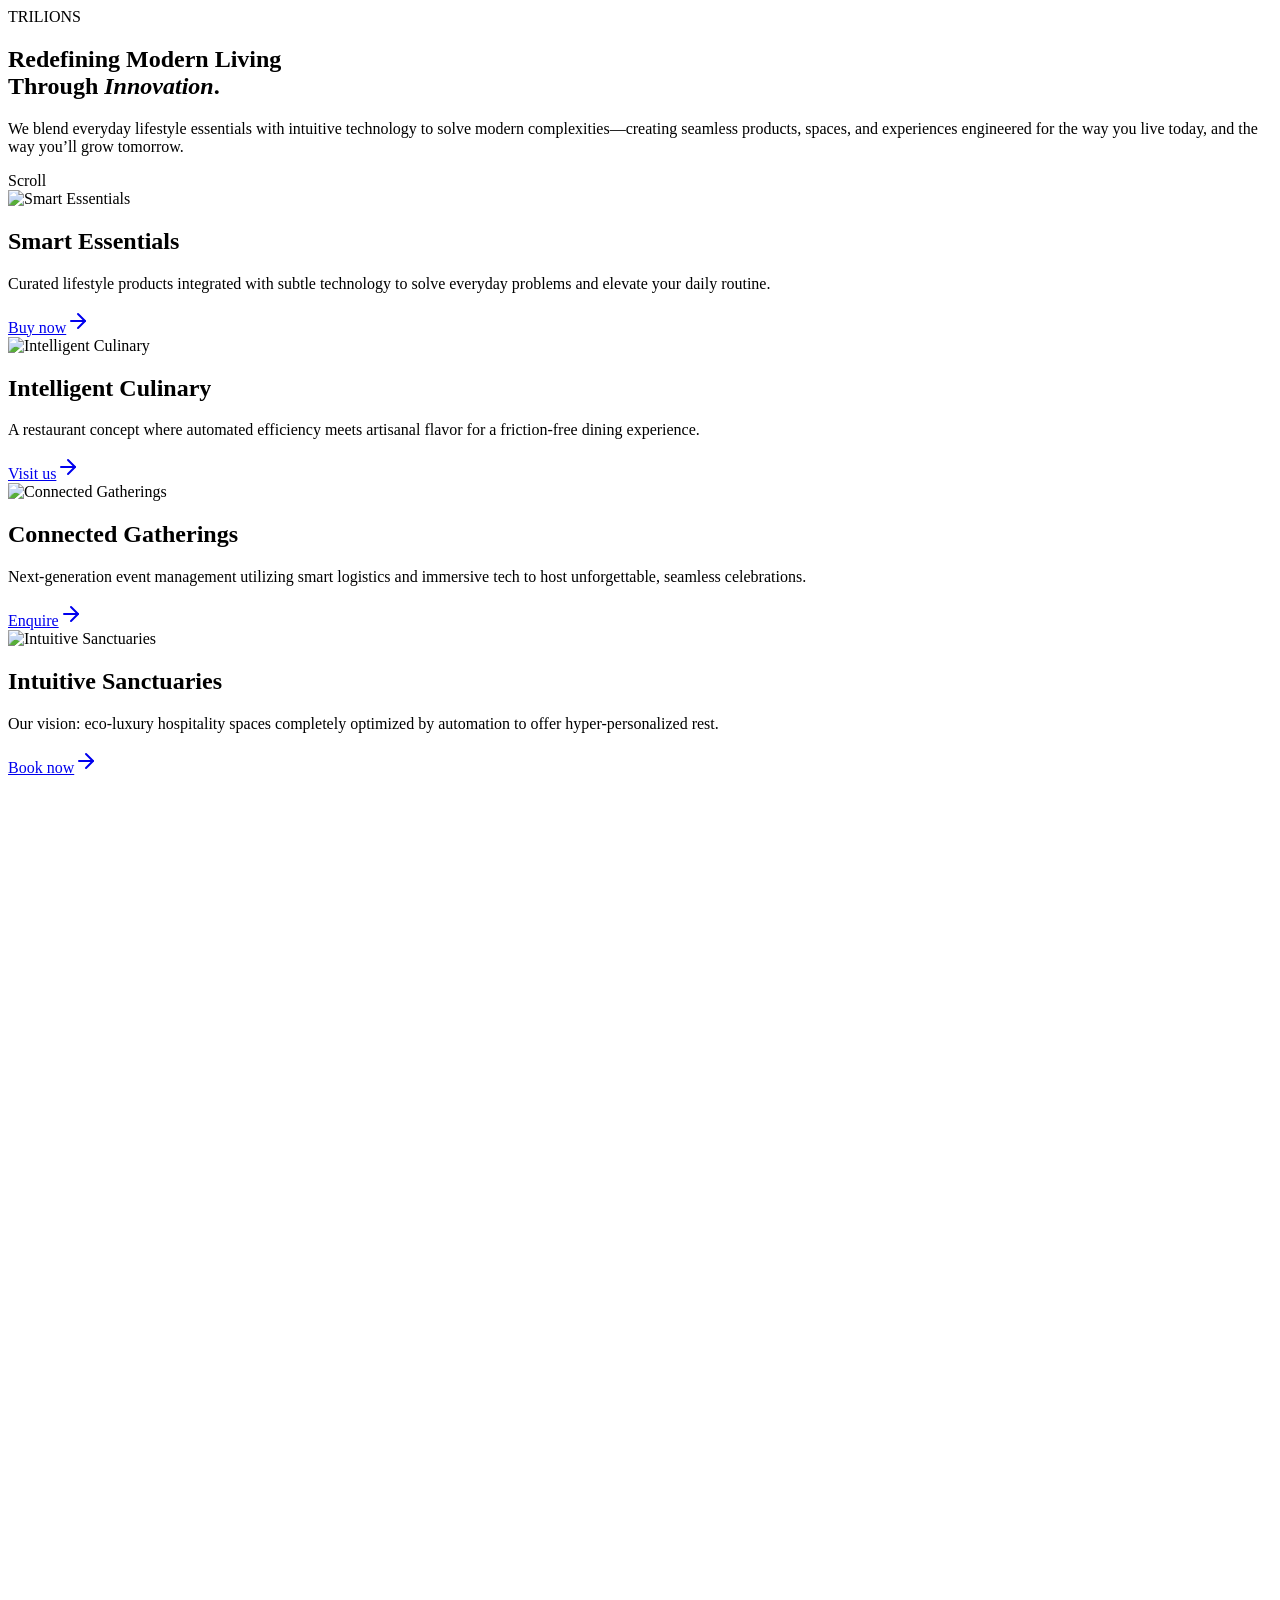
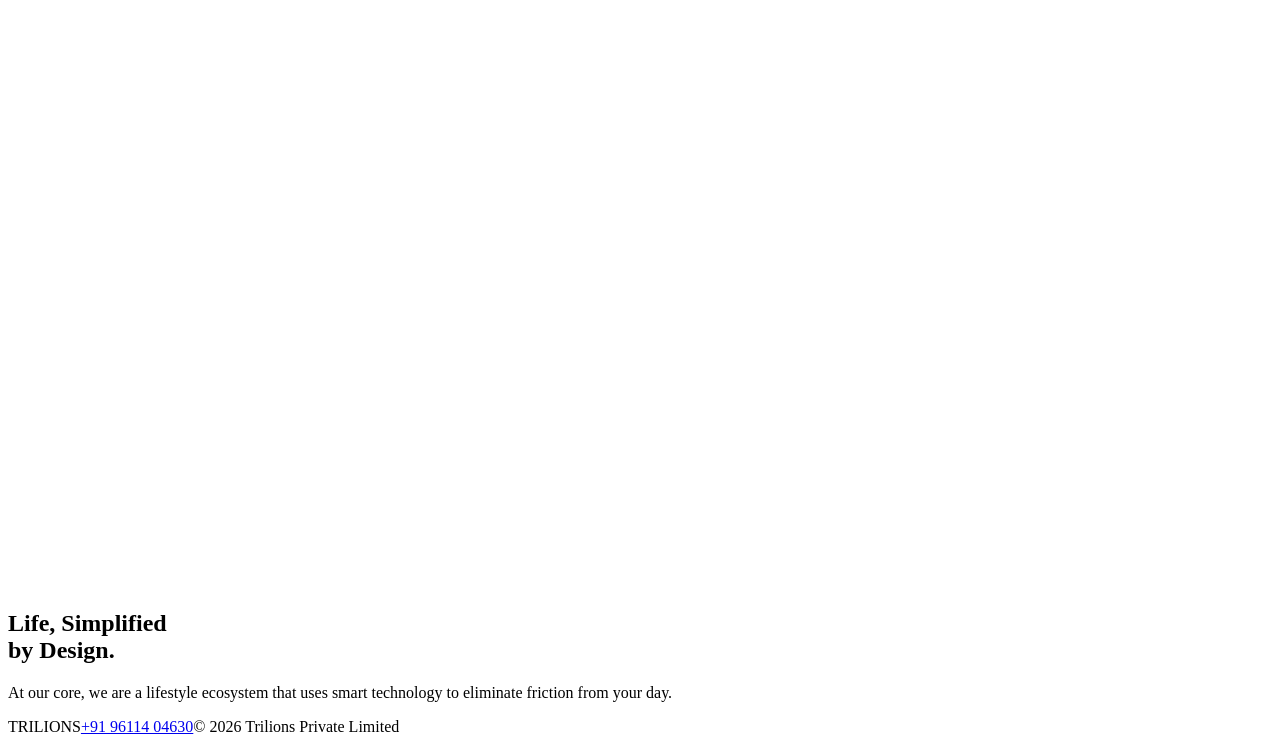
==== index.html @ 76a7f271 "first" ====
<!DOCTYPE html>
<!-- saved from url=(0014)about:internet -->
<html lang="en"><head><meta http-equiv="Content-Type" content="text/html; charset=UTF-8"><meta name="viewport" content="width=device-width, initial-scale=1"><link rel="stylesheet" href="./Trilions Private Limited_files/styles-tnUlxWNI.css" data-precedence="default"><link rel="stylesheet" href="./Trilions Private Limited_files/css2" data-precedence="default"><title>Trilions Private Limited</title><meta name="author" content="Lovable"><meta name="twitter:site" content="@Lovable"><meta name="twitter:title" content="Trilions Private Limited"><meta name="twitter:description" content="Trilions Private Limited is a lifestyle group of four houses: Aurèle cashmere, Maison Sévère, The Bureau of Occasions and Sereno Cala."><meta property="og:image" content="https://pub-bb2e103a32db4e198524a2e9ed8f35b4.r2.dev/b5b453e4486d8af49cebda07381cb50c/id-preview-ab40e685--cfa110b4-a010-4d98-a189-34af9071dcd1.lovable.app-1786122466199.png"><meta name="twitter:image" content="https://pub-bb2e103a32db4e198524a2e9ed8f35b4.r2.dev/b5b453e4486d8af49cebda07381cb50c/id-preview-ab40e685--cfa110b4-a010-4d98-a189-34af9071dcd1.lovable.app-1786122466199.png"><meta name="description" content="Trilions Private Limited is a lifestyle group of four houses: Aurèle cashmere, Maison Sévère, The Bureau of Occasions and Sereno Cala."><meta property="og:title" content="Trilions Private Limited"><meta property="og:description" content="Trilions Private Limited is a lifestyle group of four houses: Aurèle cashmere, Maison Sévère, The Bureau of Occasions and Sereno Cala."><meta property="og:type" content="website"><meta name="twitter:card" content="summary_large_image"><link rel="modulepreload" href="./Trilions Private Limited_files/index-BWLwD7Dg.js"><link rel="modulepreload" href="./Trilions Private Limited_files/routes-CzJ0lI3Z.js"><link rel="preconnect" href="https://fonts.googleapis.com/"><link rel="preconnect" href="https://fonts.gstatic.com/" crossorigin="anonymous"><link rel="icon" href="" type="image/x-icon">
<style>
	@font-face {
		font-family: 'CameraPlainVariable';
		src: url('https://cdn.gpteng.co/mcp-widgets/v1/fonts/CameraPlainVariable.woff2') format('woff2');
		font-weight: 100 900;
		font-style: normal;
		font-display: swap;
	}

	#lovable-badge {
		--badge-bg: #1b1b1b;
		--badge-text: #c5c1b9;
		--badge-text-hover: #dcdad5;
		--badge-radius: 6px;
		--badge-padding: 8px;
		--badge-gap: 6px;
		--badge-shadow: 
			0 0 0 1px rgba(0, 0, 0, 0.88),
			0 1px 0 0 rgba(0, 0, 0, 0.04),
			0 2px 2px -1px rgba(0, 0, 0, 0.08),
			0 4px 4px -2px rgba(0, 0, 0, 0.08),
			0 8px 8px -4px rgba(0, 0, 0, 0.08),
			0 16px 16px -8px rgba(0, 0, 0, 0.08);
		--badge-transition-duration: 0.2s;
		--badge-transition-easing: cubic-bezier(0.16, 1, 0.32, 1);
		--focus-color: #575ECF;
		--focus-offset: 2px;
		--focus-width: 2px;
		
		position: fixed;
		bottom: 12px;
		right: 12px;
		height: 24px;
		display: flex;
		align-items: center;
		z-index: 1000000;
		background-color: var(--badge-bg) !important;
		color: var(--badge-text) !important;
		border-radius: var(--badge-radius);
		box-shadow: var(--badge-shadow) !important;
		font-size: 12px;
		font-family: CameraPlainVariable, "CameraPlainVariable Fallback", -apple-system, BlinkMacSystemFont, 'Segoe UI', Roboto, sans-serif;
		font-weight: 400 !important;
		text-transform: none !important;
		font-feature-settings: normal !important;
		transform: translateZ(0);
		will-change: transform, opacity;
	}

	#lovable-badge-cta {
		display: flex;
		align-items: center;
		gap: var(--badge-gap);
		padding: 0 var(--badge-padding);
		height: 100%;
		color: inherit;
		text-decoration: none;
		white-space: nowrap;
		border-radius: var(--badge-radius) 0 0 var(--badge-radius);
		transition: 
			background-color var(--badge-transition-duration) ease,
			color var(--badge-transition-duration) ease,
			transform 0.1s ease;
	}

	#lovable-badge-cta:hover {
		background: rgba(255, 255, 255, 0.04);
		color: var(--badge-text-hover);
	}

	#lovable-badge-cta:active {
		transform: scale(0.98);
	}

	#lovable-badge-cta:focus {
		outline: none;
	}

	#lovable-badge-cta:focus-visible {
		outline: var(--focus-width) solid var(--focus-color);
		outline-offset: var(--focus-offset);
		z-index: 1;
	}

	#lovable-badge-text {
		line-height: 1;
	}

	#lovable-badge-divider {
		width: 1px;
		height: 24px;
		background-color: rgba(255, 255, 255, 0.04);
		flex-shrink: 0;
	}

	#lovable-badge-close {
		width: 24px;
		height: 24px;
		min-width: 24px;
		min-height: 24px;
		cursor: pointer;
		background: none;
		border: none;
		padding: 0;
		display: flex;
		align-items: center;
		justify-content: center;
		border-radius: 0 var(--badge-radius) var(--badge-radius) 0;
		flex-shrink: 0;
		transition: 
			background-color var(--badge-transition-duration) ease,
			transform 0.1s ease;
	}

	#lovable-badge-close:hover {
		background: rgba(255, 255, 255, 0.04);
	}

	#lovable-badge-close:active {
		transform: scale(0.92);
	}

	#lovable-badge-close:focus {
		outline: none;
	}

	#lovable-badge-close:focus-visible {
		outline: var(--focus-width) solid var(--focus-color);
		outline-offset: calc(var(--focus-offset) * -1);
		z-index: 1;
	}

	#lovable-badge-close svg path {
		fill: var(--badge-text);
		transition: fill var(--badge-transition-duration) ease;
	}

	#lovable-badge-close:hover svg path {
		fill: var(--badge-text-hover);
	}

	@media (prefers-reduced-motion: reduce) {
		#lovable-badge-cta,
		#lovable-badge-close,
		#lovable-badge-close svg path {
			transition: none;
		}
		
		#lovable-badge-cta:active,
		#lovable-badge-close:active {
			transform: none;
		}
	}

	@media (prefers-contrast: high) {
		#lovable-badge {
			--badge-bg: #000;
			--badge-text: #fff;
			--badge-text-hover: #fff;
			border: 2px solid currentColor;
		}
		
		#lovable-badge-cta:focus-visible,
		#lovable-badge-close:focus-visible {
			outline-width: 3px;
		}
	}
</style></head><body><!--$--><main class="bg-background"><header class="fixed inset-x-0 top-0 z-50 flex items-center justify-between px-8 py-6 md:px-16"><span class="font-display text-lg tracking-[0.3em] text-sand mix-blend-difference">TRILIONS</span><nav class="hidden gap-10 md:flex"></nav></header><section class="relative flex min-h-screen flex-col justify-between bg-ink px-8 pt-40 pb-16 md:px-16"><div class="max-w-4xl"><h1 class="font-display text-[3.25rem] leading-[0.92] text-sand md:text-[7.5rem]">Redefining Modern Living<br>Through <em class="text-clay">Innovation</em>.</h1></div><div class="flex flex-col gap-10 md:flex-row md:items-end md:justify-between"><p class="max-w-sm text-sm leading-relaxed font-light text-sand/70">We blend everyday lifestyle essentials with intuitive technology to solve modern complexities—creating seamless products, spaces, and experiences engineered for the way you live today, and the way you’ll grow tomorrow.</p><div class="rule-hair hidden flex-1 md:block"></div><span class="label-eyebrow text-sand/50">Scroll</span></div></section><div id="houses"><section aria-label="The houses of the group" style="height:400vh" class="relative bg-ink"><div class="sticky top-0 h-screen overflow-hidden"><div class="flex h-full will-change-transform" style="width:400%;transform:translate3d(-0vw, 0, 0)"><article class="relative flex h-full w-screen shrink-0 items-end overflow-hidden"><img src="./Trilions Private Limited_files/retail-BfTmrML4.jpg" alt="Smart Essentials" width="1600" height="1200" loading="lazy" class="absolute inset-0 h-full w-full object-cover"><div class="absolute inset-0 bg-gradient-to-t from-ink/90 via-ink/40 to-ink/15"></div><div class="relative z-10 w-full px-8 pb-20 md:px-16 md:pb-24"><div class="flex flex-col gap-10 md:flex-row md:items-end md:justify-between"><div class="max-w-xl"><h2 class="font-display text-5xl leading-[0.95] text-sand md:text-7xl">Smart Essentials</h2><p class="mt-6 max-w-md text-sm leading-relaxed font-light text-sand/75">Curated lifestyle products integrated with subtle technology to solve everyday problems and elevate your daily routine.</p></div><a href="#" class="group label-eyebrow inline-flex items-center gap-2 border-b border-bronze pb-2 text-bronze transition-colors hover:text-sand hover:border-sand">Buy now<svg xmlns="http://www.w3.org/2000/svg" width="24" height="24" viewBox="0 0 24 24" fill="none" stroke="currentColor" stroke-width="2" stroke-linecap="round" stroke-linejoin="round" class="lucide lucide-arrow-right h-4 w-4 transition-transform group-hover:translate-x-1" aria-hidden="true"><path d="M5 12h14"></path><path d="m12 5 7 7-7 7"></path></svg></a></div></div></article><article class="relative flex h-full w-screen shrink-0 items-end overflow-hidden"><img src="./Trilions Private Limited_files/restaurant-CJnm0vdz.jpg" alt="Intelligent Culinary" width="1600" height="1200" loading="lazy" class="absolute inset-0 h-full w-full object-cover"><div class="absolute inset-0 bg-gradient-to-t from-ink/90 via-ink/40 to-ink/15"></div><div class="relative z-10 w-full px-8 pb-20 md:px-16 md:pb-24"><div class="flex flex-col gap-10 md:flex-row md:items-end md:justify-between"><div class="max-w-xl"><h2 class="font-display text-5xl leading-[0.95] text-sand md:text-7xl">Intelligent Culinary</h2><p class="mt-6 max-w-md text-sm leading-relaxed font-light text-sand/75">A restaurant concept where automated efficiency meets artisanal flavor for a friction-free dining experience.</p></div><a href="#" class="group label-eyebrow inline-flex items-center gap-2 border-b border-bronze pb-2 text-bronze transition-colors hover:text-sand hover:border-sand">Visit us<svg xmlns="http://www.w3.org/2000/svg" width="24" height="24" viewBox="0 0 24 24" fill="none" stroke="currentColor" stroke-width="2" stroke-linecap="round" stroke-linejoin="round" class="lucide lucide-arrow-right h-4 w-4 transition-transform group-hover:translate-x-1" aria-hidden="true"><path d="M5 12h14"></path><path d="m12 5 7 7-7 7"></path></svg></a></div></div></article><article class="relative flex h-full w-screen shrink-0 items-end overflow-hidden"><img src="./Trilions Private Limited_files/events-BN62buCe.jpg" alt="Connected Gatherings" width="1600" height="1200" loading="lazy" class="absolute inset-0 h-full w-full object-cover"><div class="absolute inset-0 bg-gradient-to-t from-ink/90 via-ink/40 to-ink/15"></div><div class="relative z-10 w-full px-8 pb-20 md:px-16 md:pb-24"><div class="flex flex-col gap-10 md:flex-row md:items-end md:justify-between"><div class="max-w-xl"><h2 class="font-display text-5xl leading-[0.95] text-sand md:text-7xl">Connected Gatherings</h2><p class="mt-6 max-w-md text-sm leading-relaxed font-light text-sand/75">Next-generation event management utilizing smart logistics and immersive tech to host unforgettable, seamless celebrations.</p></div><a href="#" class="group label-eyebrow inline-flex items-center gap-2 border-b border-bronze pb-2 text-bronze transition-colors hover:text-sand hover:border-sand">Enquire<svg xmlns="http://www.w3.org/2000/svg" width="24" height="24" viewBox="0 0 24 24" fill="none" stroke="currentColor" stroke-width="2" stroke-linecap="round" stroke-linejoin="round" class="lucide lucide-arrow-right h-4 w-4 transition-transform group-hover:translate-x-1" aria-hidden="true"><path d="M5 12h14"></path><path d="m12 5 7 7-7 7"></path></svg></a></div></div></article><article class="relative flex h-full w-screen shrink-0 items-end overflow-hidden"><img src="./Trilions Private Limited_files/resort-Cm2VywLd.jpg" alt="Intuitive Sanctuaries" width="1600" height="1200" loading="lazy" class="absolute inset-0 h-full w-full object-cover"><div class="absolute inset-0 bg-gradient-to-t from-ink/90 via-ink/40 to-ink/15"></div><div class="relative z-10 w-full px-8 pb-20 md:px-16 md:pb-24"><div class="flex flex-col gap-10 md:flex-row md:items-end md:justify-between"><div class="max-w-xl"><h2 class="font-display text-5xl leading-[0.95] text-sand md:text-7xl">Intuitive Sanctuaries</h2><p class="mt-6 max-w-md text-sm leading-relaxed font-light text-sand/75">Our vision: eco-luxury hospitality spaces completely optimized by automation to offer hyper-personalized rest.</p></div><a href="#" class="group label-eyebrow inline-flex items-center gap-2 border-b border-bronze pb-2 text-bronze transition-colors hover:text-sand hover:border-sand">Book now<svg xmlns="http://www.w3.org/2000/svg" width="24" height="24" viewBox="0 0 24 24" fill="none" stroke="currentColor" stroke-width="2" stroke-linecap="round" stroke-linejoin="round" class="lucide lucide-arrow-right h-4 w-4 transition-transform group-hover:translate-x-1" aria-hidden="true"><path d="M5 12h14"></path><path d="m12 5 7 7-7 7"></path></svg></a></div></div></article></div><div class="pointer-events-none absolute inset-x-8 bottom-8 z-20 flex items-center gap-6 md:inset-x-16"><div class="h-px flex-1 bg-sand/20"><div class="h-px bg-clay transition-none" style="width:25%"></div></div><div class="flex gap-5"></div></div></div></section></div><section class="grid gap-12 bg-background px-8 py-28 md:grid-cols-2 md:px-16"><h2 class="font-display text-4xl leading-tight text-foreground md:text-6xl">Life, Simplified<br>by Design.</h2><div class="space-y-8 md:pt-3"><p class="text-sm leading-relaxed font-light text-muted-foreground">At our core, we are a lifestyle ecosystem that uses smart technology to eliminate friction from your day.</p><div class="rule-hair"></div></div></section><footer class="flex flex-col gap-6 border-t border-border px-8 py-10 text-xs font-light text-muted-foreground md:flex-row md:items-center md:justify-between md:px-16"><span class="font-display text-base tracking-[0.3em] text-foreground">TRILIONS</span><a href="tel:+919611404630" class="transition-colors hover:text-foreground">+91 96114 04630</a><span>© <!-- -->2026<!-- --> Trilions Private Limited</span></footer></main><!--/$--><script src="./Trilions Private Limited_files/index-BWLwD7Dg.js"></script>

</body></html>
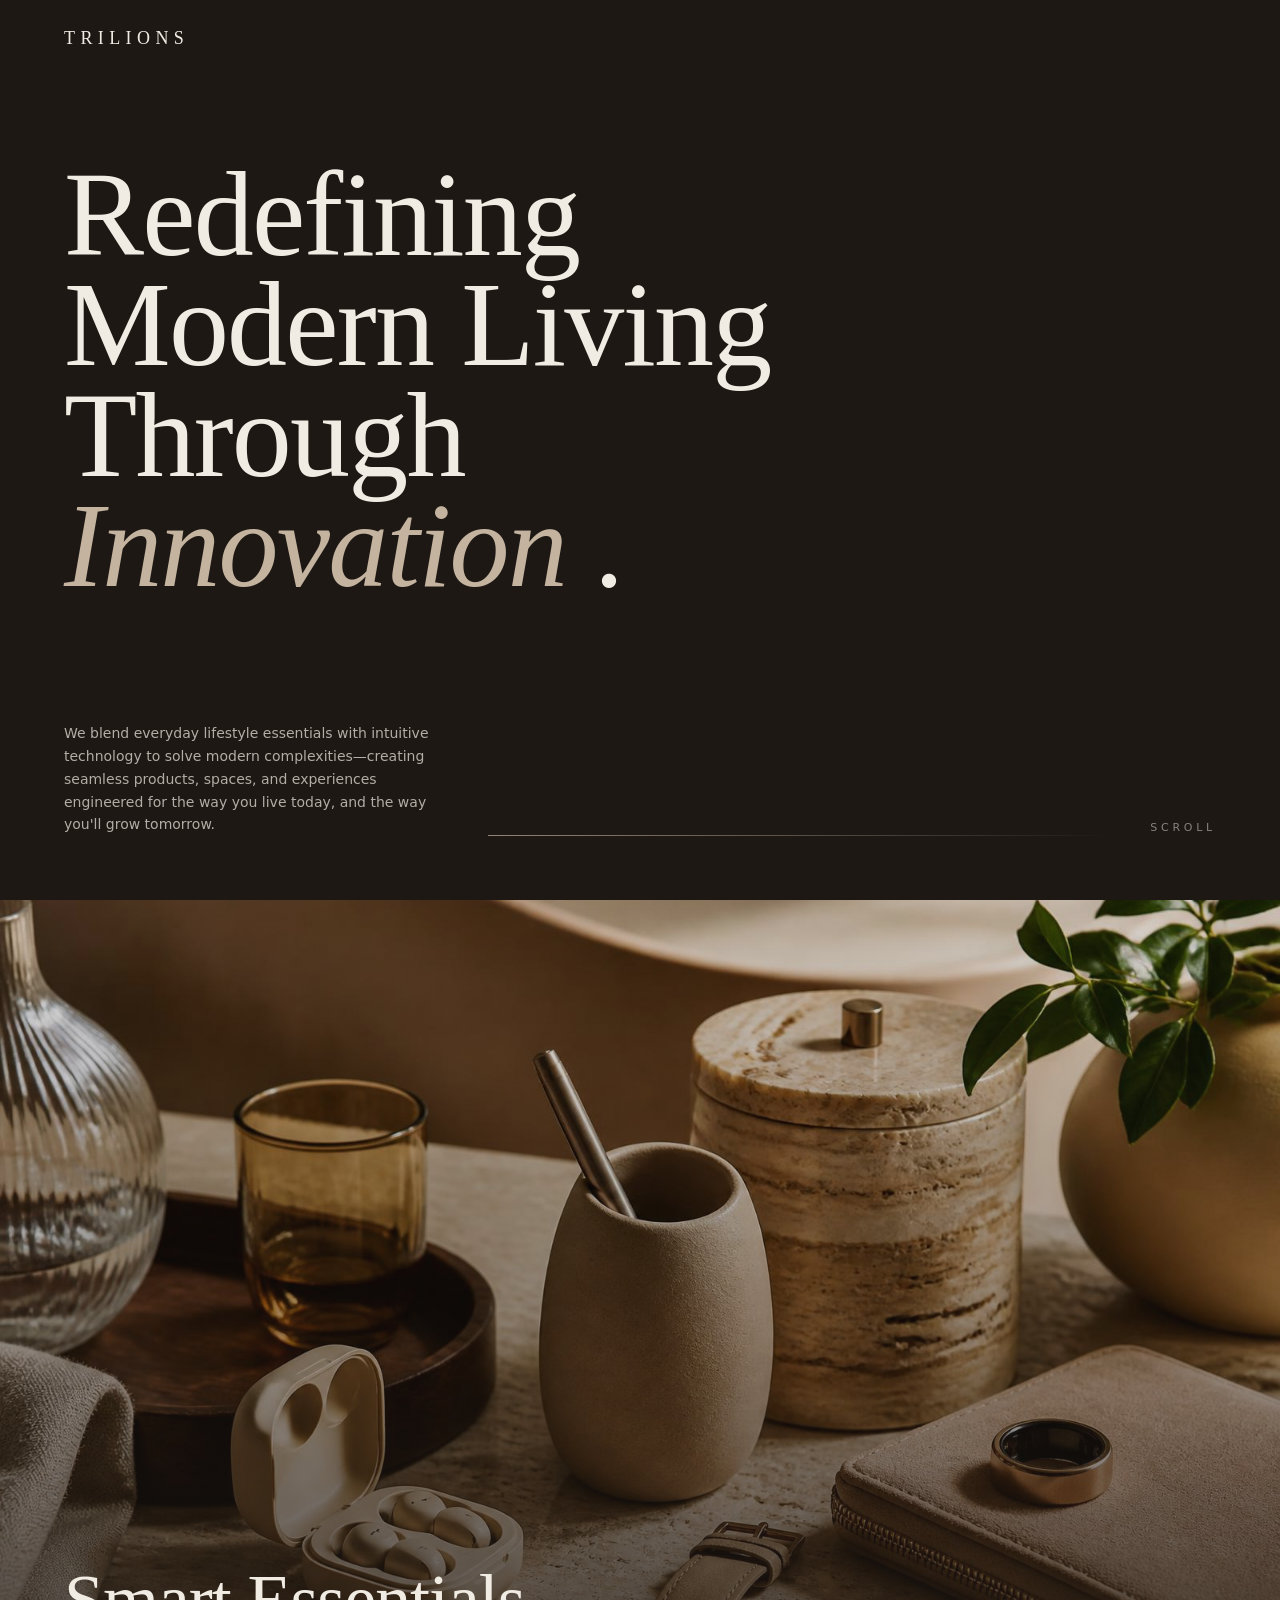
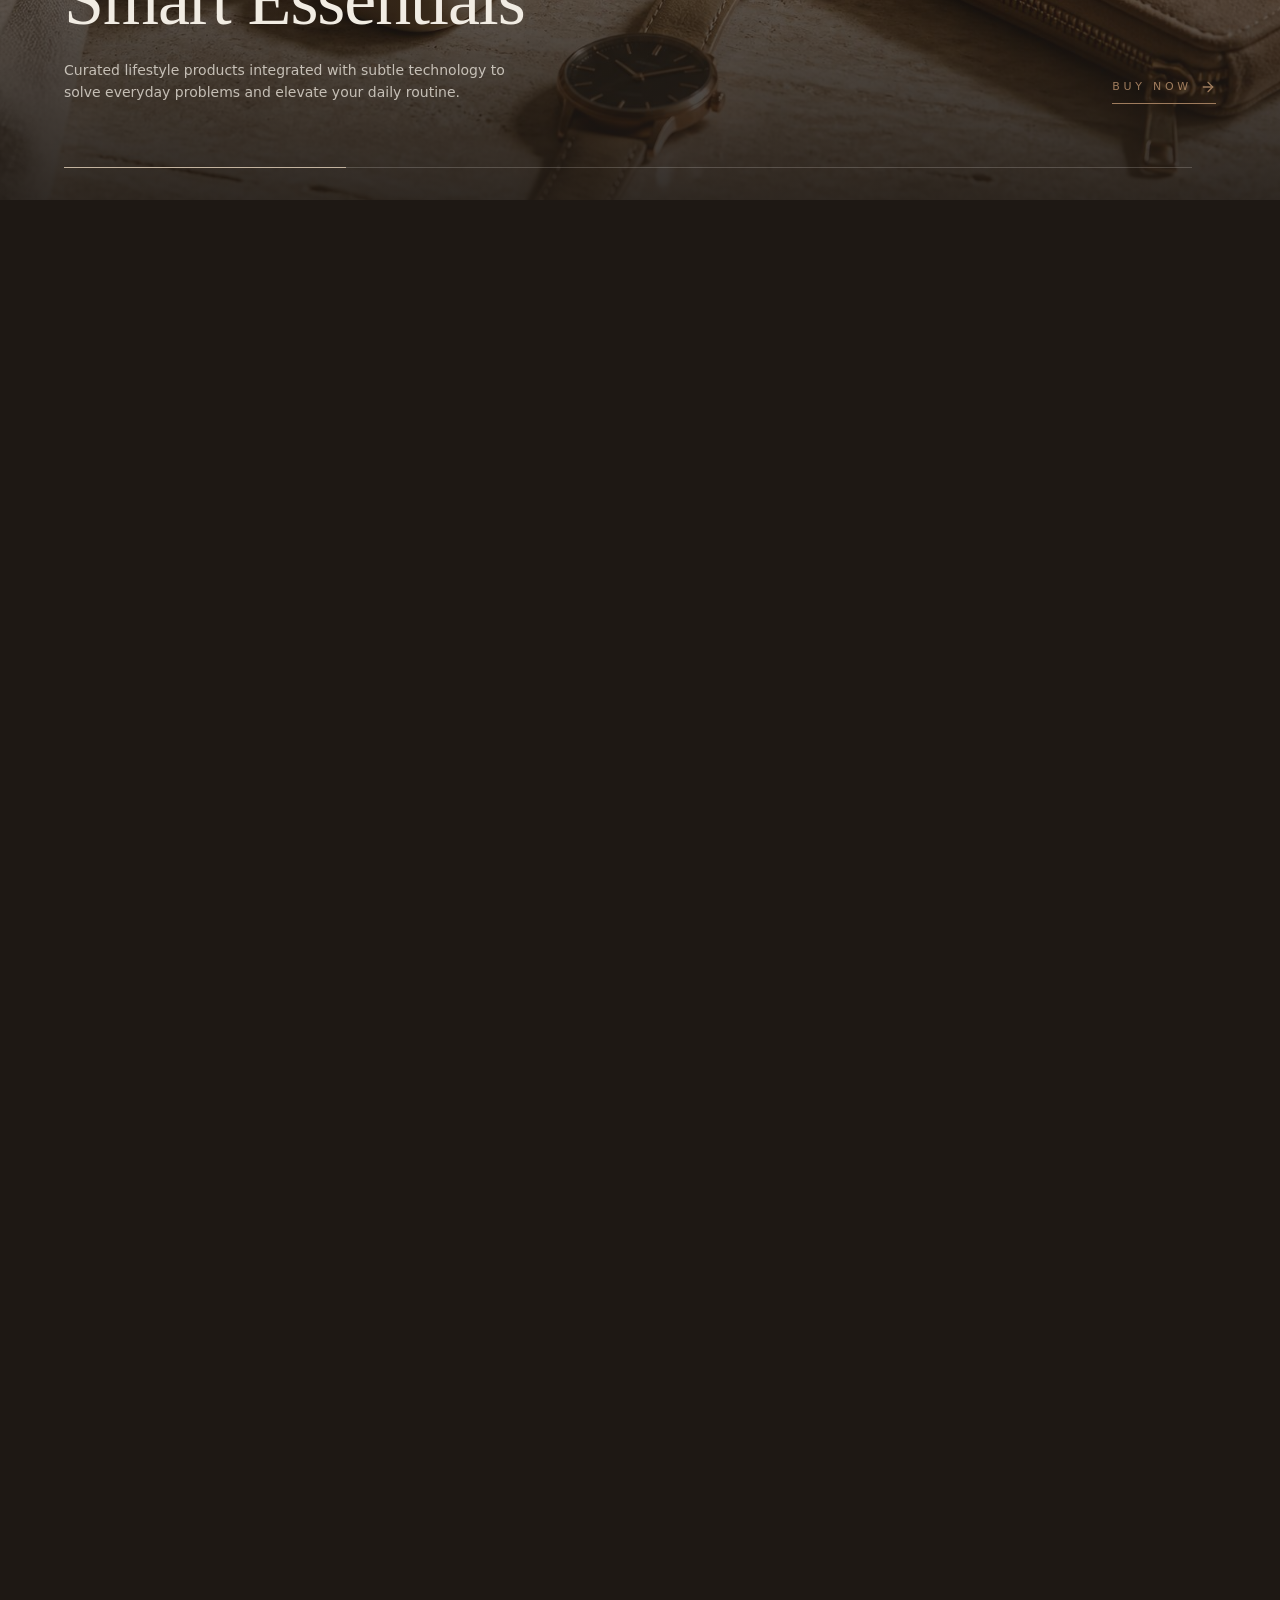
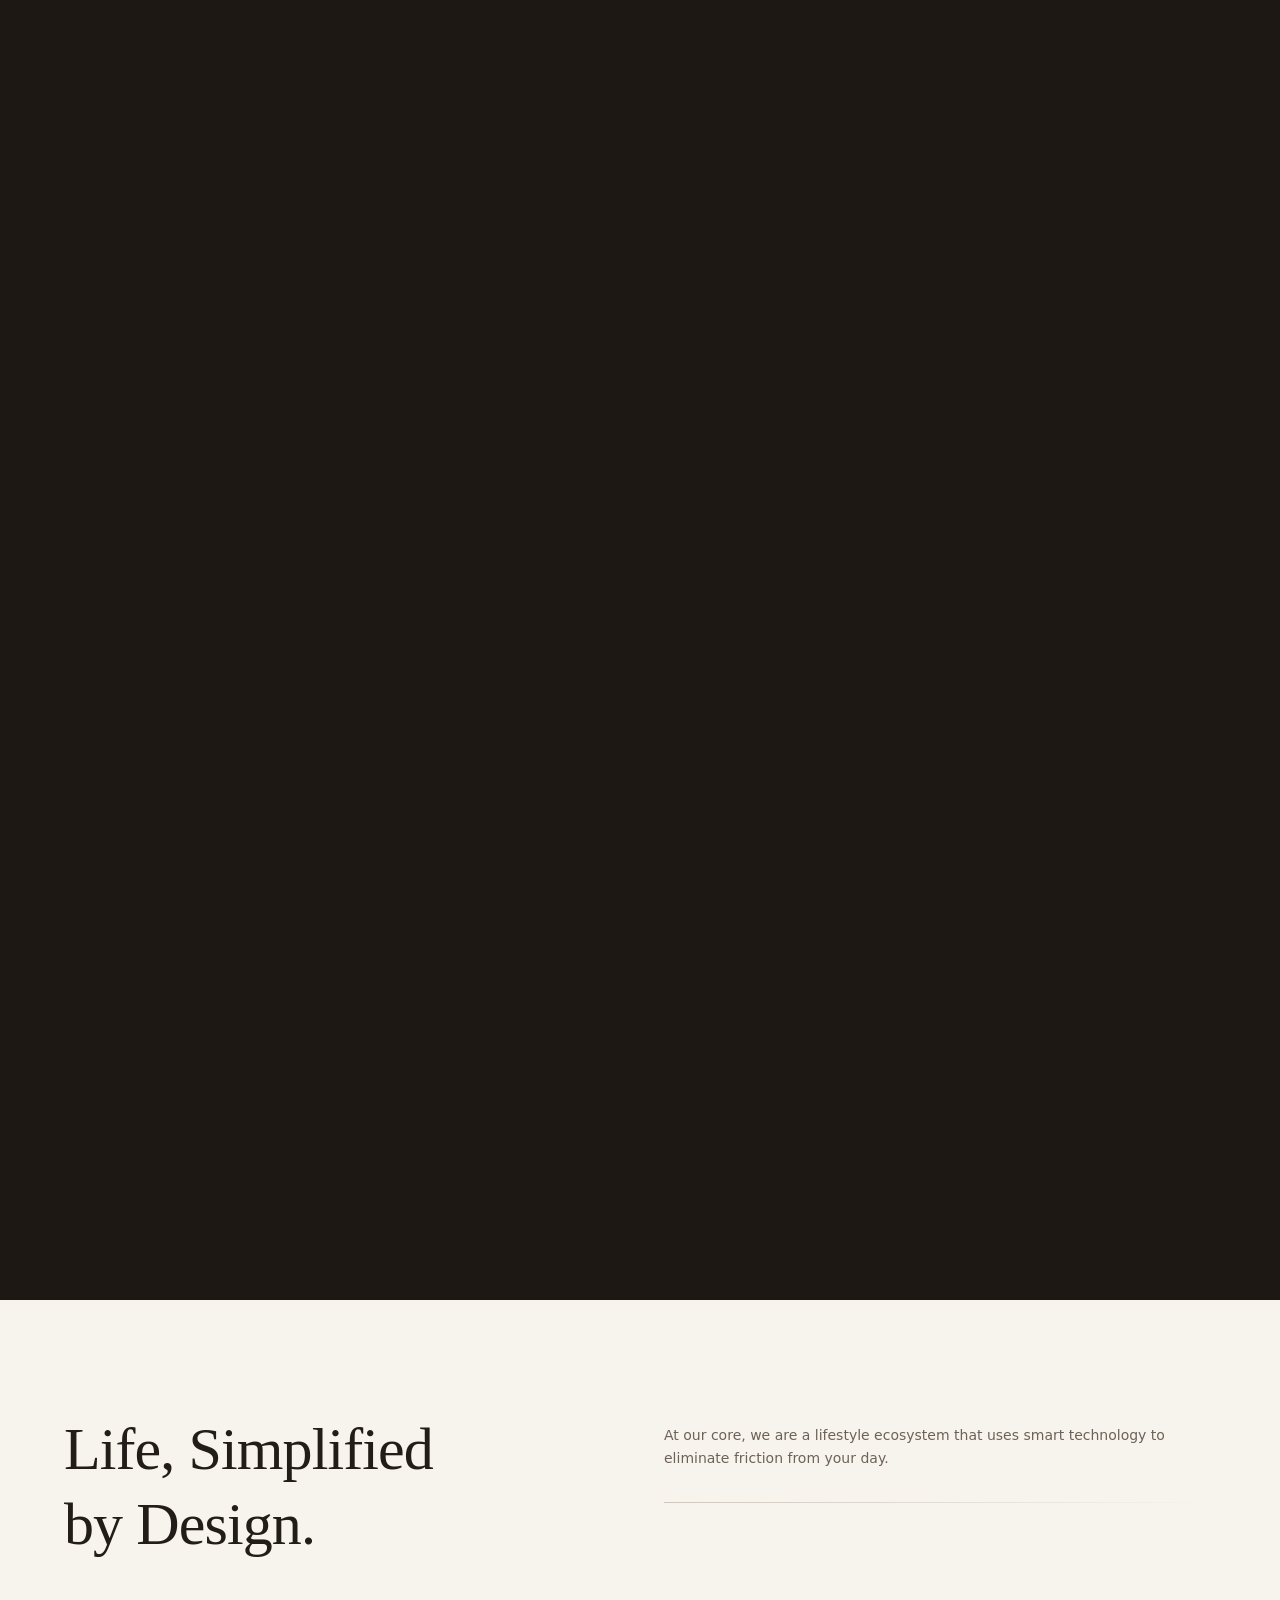
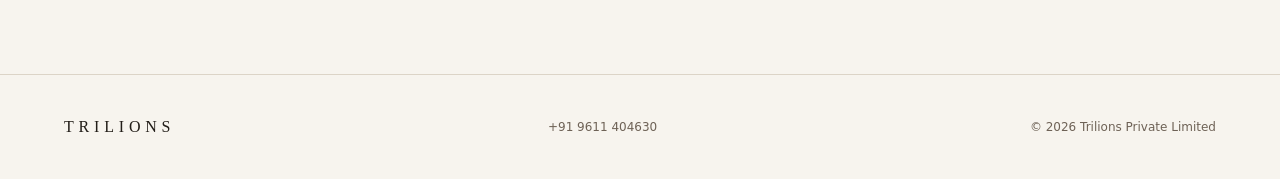
==== commit 4d008481: "Remove undefined JavaScript file references and properly format HTML with proper spacing" ====
--- a/index.html
+++ b/index.html
@@ -1,173 +1,461 @@
 <!DOCTYPE html>
-<!-- saved from url=(0014)about:internet -->
-<html lang="en"><head><meta http-equiv="Content-Type" content="text/html; charset=UTF-8"><meta name="viewport" content="width=device-width, initial-scale=1"><link rel="stylesheet" href="./Trilions Private Limited_files/styles-tnUlxWNI.css" data-precedence="default"><link rel="stylesheet" href="./Trilions Private Limited_files/css2" data-precedence="default"><title>Trilions Private Limited</title><meta name="author" content="Lovable"><meta name="twitter:site" content="@Lovable"><meta name="twitter:title" content="Trilions Private Limited"><meta name="twitter:description" content="Trilions Private Limited is a lifestyle group of four houses: Aurèle cashmere, Maison Sévère, The Bureau of Occasions and Sereno Cala."><meta property="og:image" content="https://pub-bb2e103a32db4e198524a2e9ed8f35b4.r2.dev/b5b453e4486d8af49cebda07381cb50c/id-preview-ab40e685--cfa110b4-a010-4d98-a189-34af9071dcd1.lovable.app-1786122466199.png"><meta name="twitter:image" content="https://pub-bb2e103a32db4e198524a2e9ed8f35b4.r2.dev/b5b453e4486d8af49cebda07381cb50c/id-preview-ab40e685--cfa110b4-a010-4d98-a189-34af9071dcd1.lovable.app-1786122466199.png"><meta name="description" content="Trilions Private Limited is a lifestyle group of four houses: Aurèle cashmere, Maison Sévère, The Bureau of Occasions and Sereno Cala."><meta property="og:title" content="Trilions Private Limited"><meta property="og:description" content="Trilions Private Limited is a lifestyle group of four houses: Aurèle cashmere, Maison Sévère, The Bureau of Occasions and Sereno Cala."><meta property="og:type" content="website"><meta name="twitter:card" content="summary_large_image"><link rel="modulepreload" href="./Trilions Private Limited_files/index-BWLwD7Dg.js"><link rel="modulepreload" href="./Trilions Private Limited_files/routes-CzJ0lI3Z.js"><link rel="preconnect" href="https://fonts.googleapis.com/"><link rel="preconnect" href="https://fonts.gstatic.com/" crossorigin="anonymous"><link rel="icon" href="" type="image/x-icon">
-<style>
-	@font-face {
-		font-family: 'CameraPlainVariable';
-		src: url('https://cdn.gpteng.co/mcp-widgets/v1/fonts/CameraPlainVariable.woff2') format('woff2');
-		font-weight: 100 900;
-		font-style: normal;
-		font-display: swap;
-	}
-
-	#lovable-badge {
-		--badge-bg: #1b1b1b;
-		--badge-text: #c5c1b9;
-		--badge-text-hover: #dcdad5;
-		--badge-radius: 6px;
-		--badge-padding: 8px;
-		--badge-gap: 6px;
-		--badge-shadow: 
-			0 0 0 1px rgba(0, 0, 0, 0.88),
-			0 1px 0 0 rgba(0, 0, 0, 0.04),
-			0 2px 2px -1px rgba(0, 0, 0, 0.08),
-			0 4px 4px -2px rgba(0, 0, 0, 0.08),
-			0 8px 8px -4px rgba(0, 0, 0, 0.08),
-			0 16px 16px -8px rgba(0, 0, 0, 0.08);
-		--badge-transition-duration: 0.2s;
-		--badge-transition-easing: cubic-bezier(0.16, 1, 0.32, 1);
-		--focus-color: #575ECF;
-		--focus-offset: 2px;
-		--focus-width: 2px;
-		
-		position: fixed;
-		bottom: 12px;
-		right: 12px;
-		height: 24px;
-		display: flex;
-		align-items: center;
-		z-index: 1000000;
-		background-color: var(--badge-bg) !important;
-		color: var(--badge-text) !important;
-		border-radius: var(--badge-radius);
-		box-shadow: var(--badge-shadow) !important;
-		font-size: 12px;
-		font-family: CameraPlainVariable, "CameraPlainVariable Fallback", -apple-system, BlinkMacSystemFont, 'Segoe UI', Roboto, sans-serif;
-		font-weight: 400 !important;
-		text-transform: none !important;
-		font-feature-settings: normal !important;
-		transform: translateZ(0);
-		will-change: transform, opacity;
-	}
-
-	#lovable-badge-cta {
-		display: flex;
-		align-items: center;
-		gap: var(--badge-gap);
-		padding: 0 var(--badge-padding);
-		height: 100%;
-		color: inherit;
-		text-decoration: none;
-		white-space: nowrap;
-		border-radius: var(--badge-radius) 0 0 var(--badge-radius);
-		transition: 
-			background-color var(--badge-transition-duration) ease,
-			color var(--badge-transition-duration) ease,
-			transform 0.1s ease;
-	}
-
-	#lovable-badge-cta:hover {
-		background: rgba(255, 255, 255, 0.04);
-		color: var(--badge-text-hover);
-	}
-
-	#lovable-badge-cta:active {
-		transform: scale(0.98);
-	}
-
-	#lovable-badge-cta:focus {
-		outline: none;
-	}
-
-	#lovable-badge-cta:focus-visible {
-		outline: var(--focus-width) solid var(--focus-color);
-		outline-offset: var(--focus-offset);
-		z-index: 1;
-	}
-
-	#lovable-badge-text {
-		line-height: 1;
-	}
-
-	#lovable-badge-divider {
-		width: 1px;
-		height: 24px;
-		background-color: rgba(255, 255, 255, 0.04);
-		flex-shrink: 0;
-	}
-
-	#lovable-badge-close {
-		width: 24px;
-		height: 24px;
-		min-width: 24px;
-		min-height: 24px;
-		cursor: pointer;
-		background: none;
-		border: none;
-		padding: 0;
-		display: flex;
-		align-items: center;
-		justify-content: center;
-		border-radius: 0 var(--badge-radius) var(--badge-radius) 0;
-		flex-shrink: 0;
-		transition: 
-			background-color var(--badge-transition-duration) ease,
-			transform 0.1s ease;
-	}
-
-	#lovable-badge-close:hover {
-		background: rgba(255, 255, 255, 0.04);
-	}
-
-	#lovable-badge-close:active {
-		transform: scale(0.92);
-	}
-
-	#lovable-badge-close:focus {
-		outline: none;
-	}
-
-	#lovable-badge-close:focus-visible {
-		outline: var(--focus-width) solid var(--focus-color);
-		outline-offset: calc(var(--focus-offset) * -1);
-		z-index: 1;
-	}
-
-	#lovable-badge-close svg path {
-		fill: var(--badge-text);
-		transition: fill var(--badge-transition-duration) ease;
-	}
-
-	#lovable-badge-close:hover svg path {
-		fill: var(--badge-text-hover);
-	}
-
-	@media (prefers-reduced-motion: reduce) {
-		#lovable-badge-cta,
-		#lovable-badge-close,
-		#lovable-badge-close svg path {
-			transition: none;
-		}
-		
-		#lovable-badge-cta:active,
-		#lovable-badge-close:active {
-			transform: none;
-		}
-	}
-
-	@media (prefers-contrast: high) {
-		#lovable-badge {
-			--badge-bg: #000;
-			--badge-text: #fff;
-			--badge-text-hover: #fff;
-			border: 2px solid currentColor;
-		}
-		
-		#lovable-badge-cta:focus-visible,
-		#lovable-badge-close:focus-visible {
-			outline-width: 3px;
-		}
-	}
-</style></head><body><!--$--><main class="bg-background"><header class="fixed inset-x-0 top-0 z-50 flex items-center justify-between px-8 py-6 md:px-16"><span class="font-display text-lg tracking-[0.3em] text-sand mix-blend-difference">TRILIONS</span><nav class="hidden gap-10 md:flex"></nav></header><section class="relative flex min-h-screen flex-col justify-between bg-ink px-8 pt-40 pb-16 md:px-16"><div class="max-w-4xl"><h1 class="font-display text-[3.25rem] leading-[0.92] text-sand md:text-[7.5rem]">Redefining Modern Living<br>Through <em class="text-clay">Innovation</em>.</h1></div><div class="flex flex-col gap-10 md:flex-row md:items-end md:justify-between"><p class="max-w-sm text-sm leading-relaxed font-light text-sand/70">We blend everyday lifestyle essentials with intuitive technology to solve modern complexities—creating seamless products, spaces, and experiences engineered for the way you live today, and the way you’ll grow tomorrow.</p><div class="rule-hair hidden flex-1 md:block"></div><span class="label-eyebrow text-sand/50">Scroll</span></div></section><div id="houses"><section aria-label="The houses of the group" style="height:400vh" class="relative bg-ink"><div class="sticky top-0 h-screen overflow-hidden"><div class="flex h-full will-change-transform" style="width:400%;transform:translate3d(-0vw, 0, 0)"><article class="relative flex h-full w-screen shrink-0 items-end overflow-hidden"><img src="./Trilions Private Limited_files/retail-BfTmrML4.jpg" alt="Smart Essentials" width="1600" height="1200" loading="lazy" class="absolute inset-0 h-full w-full object-cover"><div class="absolute inset-0 bg-gradient-to-t from-ink/90 via-ink/40 to-ink/15"></div><div class="relative z-10 w-full px-8 pb-20 md:px-16 md:pb-24"><div class="flex flex-col gap-10 md:flex-row md:items-end md:justify-between"><div class="max-w-xl"><h2 class="font-display text-5xl leading-[0.95] text-sand md:text-7xl">Smart Essentials</h2><p class="mt-6 max-w-md text-sm leading-relaxed font-light text-sand/75">Curated lifestyle products integrated with subtle technology to solve everyday problems and elevate your daily routine.</p></div><a href="#" class="group label-eyebrow inline-flex items-center gap-2 border-b border-bronze pb-2 text-bronze transition-colors hover:text-sand hover:border-sand">Buy now<svg xmlns="http://www.w3.org/2000/svg" width="24" height="24" viewBox="0 0 24 24" fill="none" stroke="currentColor" stroke-width="2" stroke-linecap="round" stroke-linejoin="round" class="lucide lucide-arrow-right h-4 w-4 transition-transform group-hover:translate-x-1" aria-hidden="true"><path d="M5 12h14"></path><path d="m12 5 7 7-7 7"></path></svg></a></div></div></article><article class="relative flex h-full w-screen shrink-0 items-end overflow-hidden"><img src="./Trilions Private Limited_files/restaurant-CJnm0vdz.jpg" alt="Intelligent Culinary" width="1600" height="1200" loading="lazy" class="absolute inset-0 h-full w-full object-cover"><div class="absolute inset-0 bg-gradient-to-t from-ink/90 via-ink/40 to-ink/15"></div><div class="relative z-10 w-full px-8 pb-20 md:px-16 md:pb-24"><div class="flex flex-col gap-10 md:flex-row md:items-end md:justify-between"><div class="max-w-xl"><h2 class="font-display text-5xl leading-[0.95] text-sand md:text-7xl">Intelligent Culinary</h2><p class="mt-6 max-w-md text-sm leading-relaxed font-light text-sand/75">A restaurant concept where automated efficiency meets artisanal flavor for a friction-free dining experience.</p></div><a href="#" class="group label-eyebrow inline-flex items-center gap-2 border-b border-bronze pb-2 text-bronze transition-colors hover:text-sand hover:border-sand">Visit us<svg xmlns="http://www.w3.org/2000/svg" width="24" height="24" viewBox="0 0 24 24" fill="none" stroke="currentColor" stroke-width="2" stroke-linecap="round" stroke-linejoin="round" class="lucide lucide-arrow-right h-4 w-4 transition-transform group-hover:translate-x-1" aria-hidden="true"><path d="M5 12h14"></path><path d="m12 5 7 7-7 7"></path></svg></a></div></div></article><article class="relative flex h-full w-screen shrink-0 items-end overflow-hidden"><img src="./Trilions Private Limited_files/events-BN62buCe.jpg" alt="Connected Gatherings" width="1600" height="1200" loading="lazy" class="absolute inset-0 h-full w-full object-cover"><div class="absolute inset-0 bg-gradient-to-t from-ink/90 via-ink/40 to-ink/15"></div><div class="relative z-10 w-full px-8 pb-20 md:px-16 md:pb-24"><div class="flex flex-col gap-10 md:flex-row md:items-end md:justify-between"><div class="max-w-xl"><h2 class="font-display text-5xl leading-[0.95] text-sand md:text-7xl">Connected Gatherings</h2><p class="mt-6 max-w-md text-sm leading-relaxed font-light text-sand/75">Next-generation event management utilizing smart logistics and immersive tech to host unforgettable, seamless celebrations.</p></div><a href="#" class="group label-eyebrow inline-flex items-center gap-2 border-b border-bronze pb-2 text-bronze transition-colors hover:text-sand hover:border-sand">Enquire<svg xmlns="http://www.w3.org/2000/svg" width="24" height="24" viewBox="0 0 24 24" fill="none" stroke="currentColor" stroke-width="2" stroke-linecap="round" stroke-linejoin="round" class="lucide lucide-arrow-right h-4 w-4 transition-transform group-hover:translate-x-1" aria-hidden="true"><path d="M5 12h14"></path><path d="m12 5 7 7-7 7"></path></svg></a></div></div></article><article class="relative flex h-full w-screen shrink-0 items-end overflow-hidden"><img src="./Trilions Private Limited_files/resort-Cm2VywLd.jpg" alt="Intuitive Sanctuaries" width="1600" height="1200" loading="lazy" class="absolute inset-0 h-full w-full object-cover"><div class="absolute inset-0 bg-gradient-to-t from-ink/90 via-ink/40 to-ink/15"></div><div class="relative z-10 w-full px-8 pb-20 md:px-16 md:pb-24"><div class="flex flex-col gap-10 md:flex-row md:items-end md:justify-between"><div class="max-w-xl"><h2 class="font-display text-5xl leading-[0.95] text-sand md:text-7xl">Intuitive Sanctuaries</h2><p class="mt-6 max-w-md text-sm leading-relaxed font-light text-sand/75">Our vision: eco-luxury hospitality spaces completely optimized by automation to offer hyper-personalized rest.</p></div><a href="#" class="group label-eyebrow inline-flex items-center gap-2 border-b border-bronze pb-2 text-bronze transition-colors hover:text-sand hover:border-sand">Book now<svg xmlns="http://www.w3.org/2000/svg" width="24" height="24" viewBox="0 0 24 24" fill="none" stroke="currentColor" stroke-width="2" stroke-linecap="round" stroke-linejoin="round" class="lucide lucide-arrow-right h-4 w-4 transition-transform group-hover:translate-x-1" aria-hidden="true"><path d="M5 12h14"></path><path d="m12 5 7 7-7 7"></path></svg></a></div></div></article></div><div class="pointer-events-none absolute inset-x-8 bottom-8 z-20 flex items-center gap-6 md:inset-x-16"><div class="h-px flex-1 bg-sand/20"><div class="h-px bg-clay transition-none" style="width:25%"></div></div><div class="flex gap-5"></div></div></div></section></div><section class="grid gap-12 bg-background px-8 py-28 md:grid-cols-2 md:px-16"><h2 class="font-display text-4xl leading-tight text-foreground md:text-6xl">Life, Simplified<br>by Design.</h2><div class="space-y-8 md:pt-3"><p class="text-sm leading-relaxed font-light text-muted-foreground">At our core, we are a lifestyle ecosystem that uses smart technology to eliminate friction from your day.</p><div class="rule-hair"></div></div></section><footer class="flex flex-col gap-6 border-t border-border px-8 py-10 text-xs font-light text-muted-foreground md:flex-row md:items-center md:justify-between md:px-16"><span class="font-display text-base tracking-[0.3em] text-foreground">TRILIONS</span><a href="tel:+919611404630" class="transition-colors hover:text-foreground">+91 96114 04630</a><span>© <!-- -->2026<!-- --> Trilions Private Limited</span></footer></main><!--/$--><script src="./Trilions Private Limited_files/index-BWLwD7Dg.js"></script>
-
-</body></html>
+<html lang="en">
+  <head>
+    <meta http-equiv="Content-Type" content="text/html; charset=UTF-8" />
+    <meta name="viewport" content="width=device-width, initial-scale=1" />
+    <link rel="stylesheet" href="./Trilions Private Limited_files/styles-tnUlxWNI.css" data-precedence="default" />
+    <title>Trilions Private Limited</title>
+    <meta name="author" content="Lovable" />
+    <meta name="twitter:site" content="@Lovable" />
+    <meta name="twitter:title" content="Trilions Private Limited" />
+    <meta
+      name="twitter:description"
+      content="Trilions Private Limited is a lifestyle group of four houses: Aurèle cashmere, Maison Sévère, The Bureau of Occasions and Sereno Cala."
+    />
+    <meta
+      property="og:image"
+      content="https://pub-bb2e103a32db4e198524a2e9ed8f35b4.r2.dev/b5b453e4486d8af49cebda07381cb50c/id-preview-ab40e685--cfa110b4-a010-4d98-a189-34af9071dcd1.lovable.app-1786122466199.png"
+    />
+    <meta
+      name="twitter:image"
+      content="https://pub-bb2e103a32db4e198524a2e9ed8f35b4.r2.dev/b5b453e4486d8af49cebda07381cb50c/id-preview-ab40e685--cfa110b4-a010-4d98-a189-34af9071dcd1.lovable.app-1786122466199.png"
+    />
+    <meta
+      name="description"
+      content="Trilions Private Limited is a lifestyle group of four houses: Aurèle cashmere, Maison Sévère, The Bureau of Occasions and Sereno Cala."
+    />
+    <meta property="og:title" content="Trilions Private Limited" />
+    <meta
+      property="og:description"
+      content="Trilions Private Limited is a lifestyle group of four houses: Aurèle cashmere, Maison Sévère, The Bureau of Occasions and Sereno Cala."
+    />
+    <meta property="og:type" content="website" />
+    <meta name="twitter:card" content="summary_large_image" />
+    <link rel="icon" href="" type="image/x-icon" />
+
+    <style>
+      @font-face {
+        font-family: 'CameraPlainVariable';
+        src: url('https://cdn.gpteng.co/mcp-widgets/v1/fonts/CameraPlainVariable.woff2') format('woff2');
+        font-weight: 100 900;
+        font-style: normal;
+        font-display: swap;
+      }
+
+      #lovable-badge {
+        --badge-bg: #1b1b1b;
+        --badge-text: #c5c1b9;
+        --badge-text-hover: #dcdad5;
+        --badge-radius: 6px;
+        --badge-padding: 8px;
+        --badge-gap: 6px;
+        --badge-shadow: 
+          0 0 0 1px rgba(0, 0, 0, 0.88),
+          0 1px 0 0 rgba(0, 0, 0, 0.04),
+          0 2px 2px -1px rgba(0, 0, 0, 0.08),
+          0 4px 4px -2px rgba(0, 0, 0, 0.08),
+          0 8px 8px -4px rgba(0, 0, 0, 0.08),
+          0 16px 16px -8px rgba(0, 0, 0, 0.08);
+        --badge-transition-duration: 0.2s;
+        --badge-transition-easing: cubic-bezier(0.16, 1, 0.32, 1);
+        --focus-color: #575ECF;
+        --focus-offset: 2px;
+        --focus-width: 2px;
+
+        position: fixed;
+        bottom: 12px;
+        right: 12px;
+        height: 24px;
+        display: flex;
+        align-items: center;
+        z-index: 1000000;
+        background-color: var(--badge-bg) !important;
+        color: var(--badge-text) !important;
+        border-radius: var(--badge-radius);
+        box-shadow: var(--badge-shadow) !important;
+        font-size: 12px;
+        font-family: CameraPlainVariable, "CameraPlainVariable Fallback", -apple-system, BlinkMacSystemFont, 'Segoe UI', Roboto, sans-serif;
+        font-weight: 400 !important;
+        text-transform: none !important;
+        font-feature-settings: normal !important;
+        transform: translateZ(0);
+        will-change: transform, opacity;
+      }
+
+      #lovable-badge-cta {
+        display: flex;
+        align-items: center;
+        gap: var(--badge-gap);
+        padding: 0 var(--badge-padding);
+        height: 100%;
+        color: inherit;
+        text-decoration: none;
+        white-space: nowrap;
+        border-radius: var(--badge-radius) 0 0 var(--badge-radius);
+        transition: 
+          background-color var(--badge-transition-duration) ease,
+          color var(--badge-transition-duration) ease,
+          transform 0.1s ease;
+      }
+
+      #lovable-badge-cta:hover {
+        background: rgba(255, 255, 255, 0.04);
+        color: var(--badge-text-hover);
+      }
+
+      #lovable-badge-cta:active {
+        transform: scale(0.98);
+      }
+
+      #lovable-badge-cta:focus {
+        outline: none;
+      }
+
+      #lovable-badge-cta:focus-visible {
+        outline: var(--focus-width) solid var(--focus-color);
+        outline-offset: var(--focus-offset);
+        z-index: 1;
+      }
+
+      #lovable-badge-text {
+        line-height: 1;
+      }
+
+      #lovable-badge-divider {
+        width: 1px;
+        height: 24px;
+        background-color: rgba(255, 255, 255, 0.04);
+        flex-shrink: 0;
+      }
+
+      #lovable-badge-close {
+        width: 24px;
+        height: 24px;
+        min-width: 24px;
+        min-height: 24px;
+        cursor: pointer;
+        background: none;
+        border: none;
+        padding: 0;
+        display: flex;
+        align-items: center;
+        justify-content: center;
+        border-radius: 0 var(--badge-radius) var(--badge-radius) 0;
+        flex-shrink: 0;
+        transition: 
+          background-color var(--badge-transition-duration) ease,
+          transform 0.1s ease;
+      }
+
+      #lovable-badge-close:hover {
+        background: rgba(255, 255, 255, 0.04);
+      }
+
+      #lovable-badge-close:active {
+        transform: scale(0.92);
+      }
+
+      #lovable-badge-close:focus {
+        outline: none;
+      }
+
+      #lovable-badge-close:focus-visible {
+        outline: var(--focus-width) solid var(--focus-color);
+        outline-offset: calc(var(--focus-offset) * -1);
+        z-index: 1;
+      }
+
+      #lovable-badge-close svg path {
+        fill: var(--badge-text);
+        transition: fill var(--badge-transition-duration) ease;
+      }
+
+      #lovable-badge-close:hover svg path {
+        fill: var(--badge-text-hover);
+      }
+
+      @media (prefers-reduced-motion: reduce) {
+        #lovable-badge-cta,
+        #lovable-badge-close,
+        #lovable-badge-close svg path {
+          transition: none;
+        }
+
+        #lovable-badge-cta:active,
+        #lovable-badge-close:active {
+          transform: none;
+        }
+      }
+
+      @media (prefers-contrast: high) {
+        #lovable-badge {
+          --badge-bg: #000;
+          --badge-text: #fff;
+          --badge-text-hover: #fff;
+          border: 2px solid currentColor;
+        }
+
+        #lovable-badge-cta:focus-visible,
+        #lovable-badge-close:focus-visible {
+          outline-width: 3px;
+        }
+      }
+    </style>
+  </head>
+
+  <body>
+    <main class="bg-background">
+      <header class="fixed inset-x-0 top-0 z-50 flex items-center justify-between px-8 py-6 md:px-16">
+        <span class="font-display text-lg tracking-[0.3em] text-sand mix-blend-difference">
+          TRILIONS
+        </span>
+        <nav class="hidden gap-10 md:flex"></nav>
+      </header>
+
+      <section class="relative flex min-h-screen flex-col justify-between bg-ink px-8 pt-40 pb-16 md:px-16">
+        <div class="max-w-4xl">
+          <h1 class="font-display text-[3.25rem] leading-[0.92] text-sand md:text-[7.5rem]">
+            Redefining Modern Living
+            <br />
+            Through
+            <em class="text-clay">Innovation</em>
+            .
+          </h1>
+        </div>
+
+        <div class="flex flex-col gap-10 md:flex-row md:items-end md:justify-between">
+          <p class="max-w-sm text-sm leading-relaxed font-light text-sand/70">
+            We blend everyday lifestyle essentials with intuitive technology to solve modern complexities—creating seamless products, spaces, and experiences engineered for the way you live today, and the way you'll grow tomorrow.
+          </p>
+          <div class="rule-hair hidden flex-1 md:block"></div>
+          <span class="label-eyebrow text-sand/50">Scroll</span>
+        </div>
+      </section>
+
+      <div id="houses">
+        <section aria-label="The houses of the group" style="height:400vh" class="relative bg-ink">
+          <div class="sticky top-0 h-screen overflow-hidden">
+            <div class="flex h-full will-change-transform" style="width:400%;transform:translate3d(-0vw, 0, 0)">
+              <article class="relative flex h-full w-screen shrink-0 items-end overflow-hidden">
+                <img 
+                  src="./Trilions Private Limited_files/retail-BfTmrML4.jpg" 
+                  alt="Smart Essentials" 
+                  width="1600" 
+                  height="1200" 
+                  loading="lazy" 
+                  class="absolute inset-0 h-full w-full object-cover" 
+                />
+                <div class="absolute inset-0 bg-gradient-to-t from-ink/90 via-ink/40 to-ink/15"></div>
+                <div class="relative z-10 w-full px-8 pb-20 md:px-16 md:pb-24">
+                  <div class="flex flex-col gap-10 md:flex-row md:items-end md:justify-between">
+                    <div class="max-w-xl">
+                      <h2 class="font-display text-5xl leading-[0.95] text-sand md:text-7xl">
+                        Smart Essentials
+                      </h2>
+                      <p class="mt-6 max-w-md text-sm leading-relaxed font-light text-sand/75">
+                        Curated lifestyle products integrated with subtle technology to solve everyday problems and elevate your daily routine.
+                      </p>
+                    </div>
+                    <a 
+                      href="#" 
+                      class="group label-eyebrow inline-flex items-center gap-2 border-b border-bronze pb-2 text-bronze transition-colors hover:text-sand hover:border-sand"
+                    >
+                      Buy now
+                      <svg 
+                        xmlns="http://www.w3.org/2000/svg" 
+                        width="24" 
+                        height="24" 
+                        viewBox="0 0 24 24" 
+                        fill="none" 
+                        stroke="currentColor" 
+                        stroke-width="2" 
+                        stroke-linecap="round" 
+                        stroke-linejoin="round" 
+                        class="lucide lucide-arrow-right h-4 w-4 transition-transform group-hover:translate-x-1" 
+                        aria-hidden="true"
+                      >
+                        <path d="M5 12h14"></path>
+                        <path d="m12 5 7 7-7 7"></path>
+                      </svg>
+                    </a>
+                  </div>
+                </div>
+              </article>
+
+              <article class="relative flex h-full w-screen shrink-0 items-end overflow-hidden">
+                <img 
+                  src="./Trilions Private Limited_files/restaurant-CJnm0vdz.jpg" 
+                  alt="Intelligent Culinary" 
+                  width="1600" 
+                  height="1200" 
+                  loading="lazy" 
+                  class="absolute inset-0 h-full w-full object-cover" 
+                />
+                <div class="absolute inset-0 bg-gradient-to-t from-ink/90 via-ink/40 to-ink/15"></div>
+                <div class="relative z-10 w-full px-8 pb-20 md:px-16 md:pb-24">
+                  <div class="flex flex-col gap-10 md:flex-row md:items-end md:justify-between">
+                    <div class="max-w-xl">
+                      <h2 class="font-display text-5xl leading-[0.95] text-sand md:text-7xl">
+                        Intelligent Culinary
+                      </h2>
+                      <p class="mt-6 max-w-md text-sm leading-relaxed font-light text-sand/75">
+                        A restaurant concept where automated efficiency meets artisanal flavor for a friction-free dining experience.
+                      </p>
+                    </div>
+                    <a 
+                      href="#" 
+                      class="group label-eyebrow inline-flex items-center gap-2 border-b border-bronze pb-2 text-bronze transition-colors hover:text-sand hover:border-sand"
+                    >
+                      Visit us
+                      <svg 
+                        xmlns="http://www.w3.org/2000/svg" 
+                        width="24" 
+                        height="24" 
+                        viewBox="0 0 24 24" 
+                        fill="none" 
+                        stroke="currentColor" 
+                        stroke-width="2" 
+                        stroke-linecap="round" 
+                        stroke-linejoin="round" 
+                        class="lucide lucide-arrow-right h-4 w-4 transition-transform group-hover:translate-x-1" 
+                        aria-hidden="true"
+                      >
+                        <path d="M5 12h14"></path>
+                        <path d="m12 5 7 7-7 7"></path>
+                      </svg>
+                    </a>
+                  </div>
+                </div>
+              </article>
+
+              <article class="relative flex h-full w-screen shrink-0 items-end overflow-hidden">
+                <img 
+                  src="./Trilions Private Limited_files/events-BN62buCe.jpg" 
+                  alt="Connected Gatherings" 
+                  width="1600" 
+                  height="1200" 
+                  loading="lazy" 
+                  class="absolute inset-0 h-full w-full object-cover" 
+                />
+                <div class="absolute inset-0 bg-gradient-to-t from-ink/90 via-ink/40 to-ink/15"></div>
+                <div class="relative z-10 w-full px-8 pb-20 md:px-16 md:pb-24">
+                  <div class="flex flex-col gap-10 md:flex-row md:items-end md:justify-between">
+                    <div class="max-w-xl">
+                      <h2 class="font-display text-5xl leading-[0.95] text-sand md:text-7xl">
+                        Connected Gatherings
+                      </h2>
+                      <p class="mt-6 max-w-md text-sm leading-relaxed font-light text-sand/75">
+                        Next-generation event management utilizing smart logistics and immersive tech to host unforgettable, seamless celebrations.
+                      </p>
+                    </div>
+                    <a 
+                      href="#" 
+                      class="group label-eyebrow inline-flex items-center gap-2 border-b border-bronze pb-2 text-bronze transition-colors hover:text-sand hover:border-sand"
+                    >
+                      Enquire
+                      <svg 
+                        xmlns="http://www.w3.org/2000/svg" 
+                        width="24" 
+                        height="24" 
+                        viewBox="0 0 24 24" 
+                        fill="none" 
+                        stroke="currentColor" 
+                        stroke-width="2" 
+                        stroke-linecap="round" 
+                        stroke-linejoin="round" 
+                        class="lucide lucide-arrow-right h-4 w-4 transition-transform group-hover:translate-x-1" 
+                        aria-hidden="true"
+                      >
+                        <path d="M5 12h14"></path>
+                        <path d="m12 5 7 7-7 7"></path>
+                      </svg>
+                    </a>
+                  </div>
+                </div>
+              </article>
+
+              <article class="relative flex h-full w-screen shrink-0 items-end overflow-hidden">
+                <img 
+                  src="./Trilions Private Limited_files/resort-Cm2VywLd.jpg" 
+                  alt="Intuitive Sanctuaries" 
+                  width="1600" 
+                  height="1200" 
+                  loading="lazy" 
+                  class="absolute inset-0 h-full w-full object-cover" 
+                />
+                <div class="absolute inset-0 bg-gradient-to-t from-ink/90 via-ink/40 to-ink/15"></div>
+                <div class="relative z-10 w-full px-8 pb-20 md:px-16 md:pb-24">
+                  <div class="flex flex-col gap-10 md:flex-row md:items-end md:justify-between">
+                    <div class="max-w-xl">
+                      <h2 class="font-display text-5xl leading-[0.95] text-sand md:text-7xl">
+                        Intuitive Sanctuaries
+                      </h2>
+                      <p class="mt-6 max-w-md text-sm leading-relaxed font-light text-sand/75">
+                        Our vision: eco-luxury hospitality spaces completely optimized by automation to offer hyper-personalized rest.
+                      </p>
+                    </div>
+                    <a 
+                      href="#" 
+                      class="group label-eyebrow inline-flex items-center gap-2 border-b border-bronze pb-2 text-bronze transition-colors hover:text-sand hover:border-sand"
+                    >
+                      Book now
+                      <svg 
+                        xmlns="http://www.w3.org/2000/svg" 
+                        width="24" 
+                        height="24" 
+                        viewBox="0 0 24 24" 
+                        fill="none" 
+                        stroke="currentColor" 
+                        stroke-width="2" 
+                        stroke-linecap="round" 
+                        stroke-linejoin="round" 
+                        class="lucide lucide-arrow-right h-4 w-4 transition-transform group-hover:translate-x-1" 
+                        aria-hidden="true"
+                      >
+                        <path d="M5 12h14"></path>
+                        <path d="m12 5 7 7-7 7"></path>
+                      </svg>
+                    </a>
+                  </div>
+                </div>
+              </article>
+            </div>
+
+            <div class="pointer-events-none absolute inset-x-8 bottom-8 z-20 flex items-center gap-6 md:inset-x-16">
+              <div class="h-px flex-1 bg-sand/20">
+                <div class="h-px bg-clay transition-none" style="width:25%"></div>
+              </div>
+              <div class="flex gap-5"></div>
+            </div>
+          </div>
+        </section>
+      </div>
+
+      <section class="grid gap-12 bg-background px-8 py-28 md:grid-cols-2 md:px-16">
+        <h2 class="font-display text-4xl leading-tight text-foreground md:text-6xl">
+          Life, Simplified
+          <br />
+          by Design.
+        </h2>
+        <div class="space-y-8 md:pt-3">
+          <p class="text-sm leading-relaxed font-light text-muted-foreground">
+            At our core, we are a lifestyle ecosystem that uses smart technology to eliminate friction from your day.
+          </p>
+          <div class="rule-hair"></div>
+        </div>
+      </section>
+
+      <footer class="flex flex-col gap-6 border-t border-border px-8 py-10 text-xs font-light text-muted-foreground md:flex-row md:items-center md:justify-between md:px-16">
+        <span class="font-display text-base tracking-[0.3em] text-foreground">
+          TRILIONS
+        </span>
+        <a href="tel:+919611404630" class="transition-colors hover:text-foreground">
+          +91 9611 404630
+        </a>
+        <span>
+          © 2026 Trilions Private Limited
+        </span>
+      </footer>
+    </main>
+  </body>
+</html>
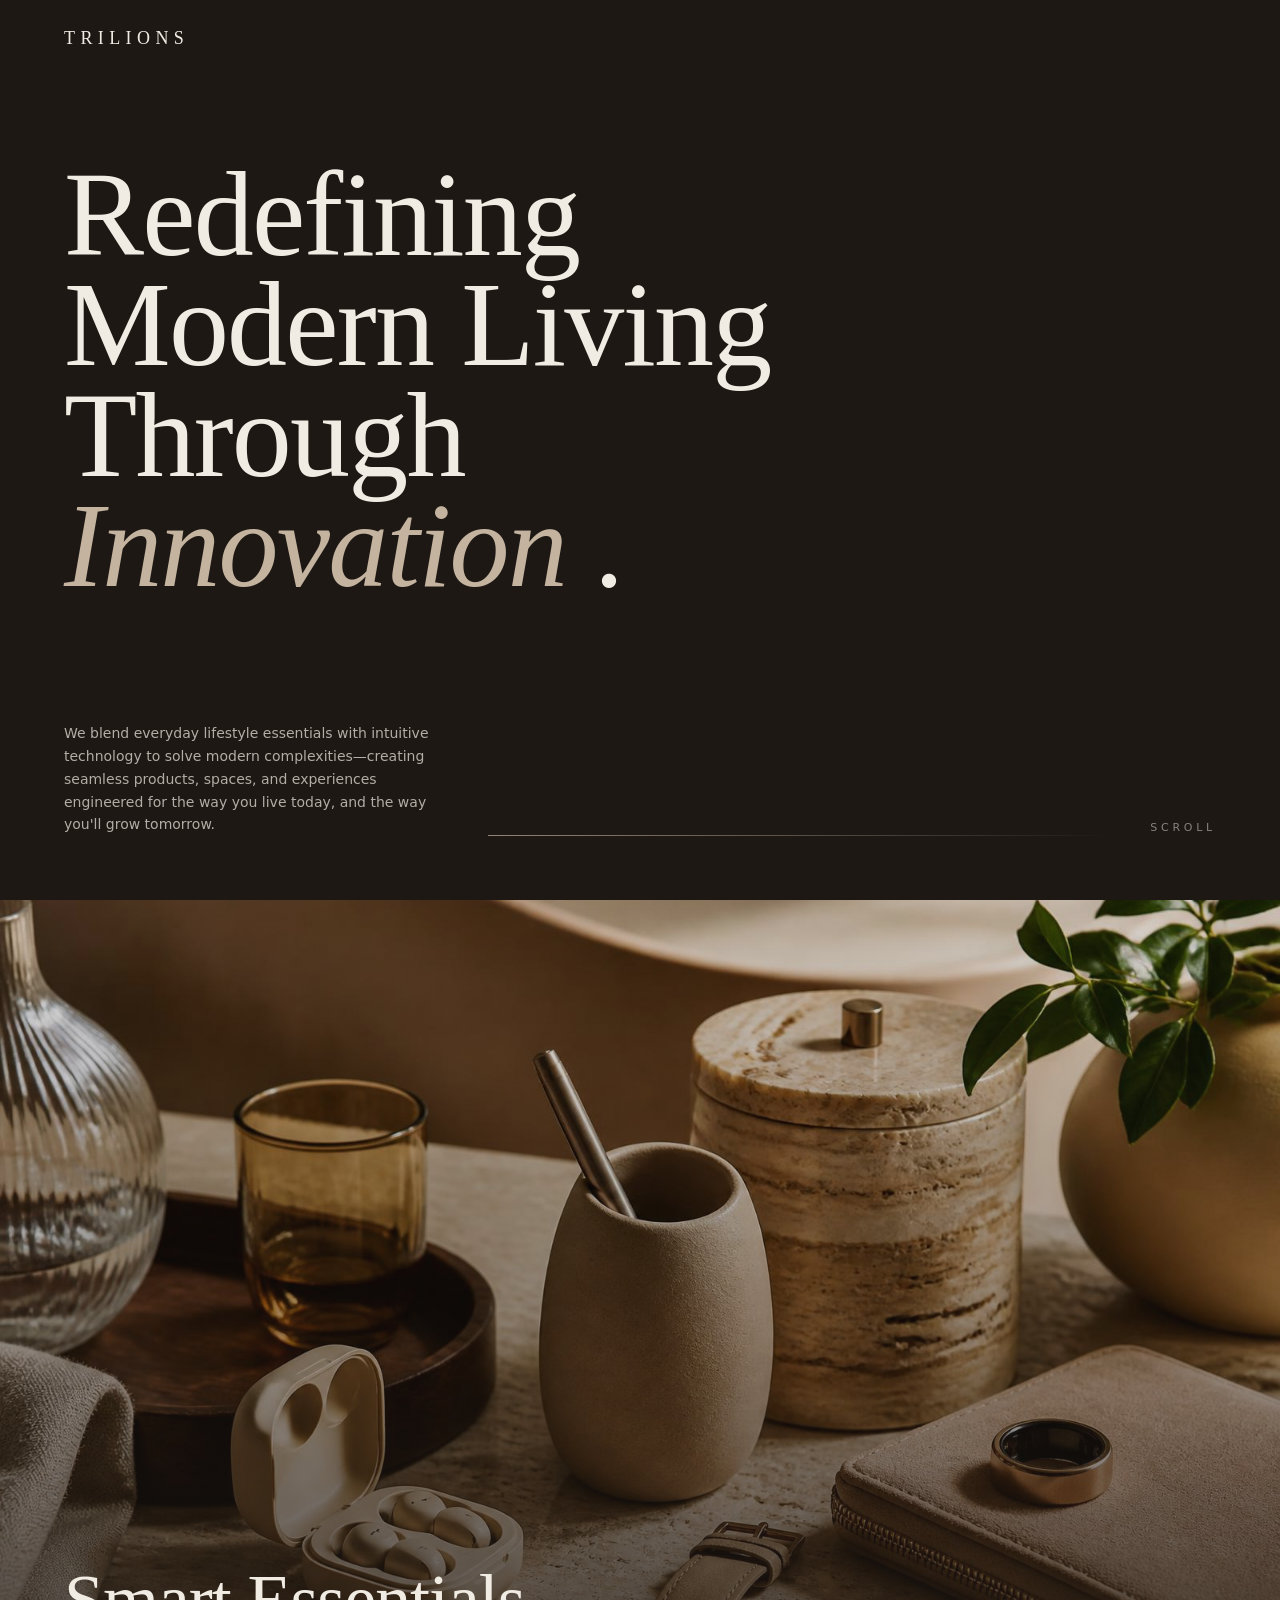
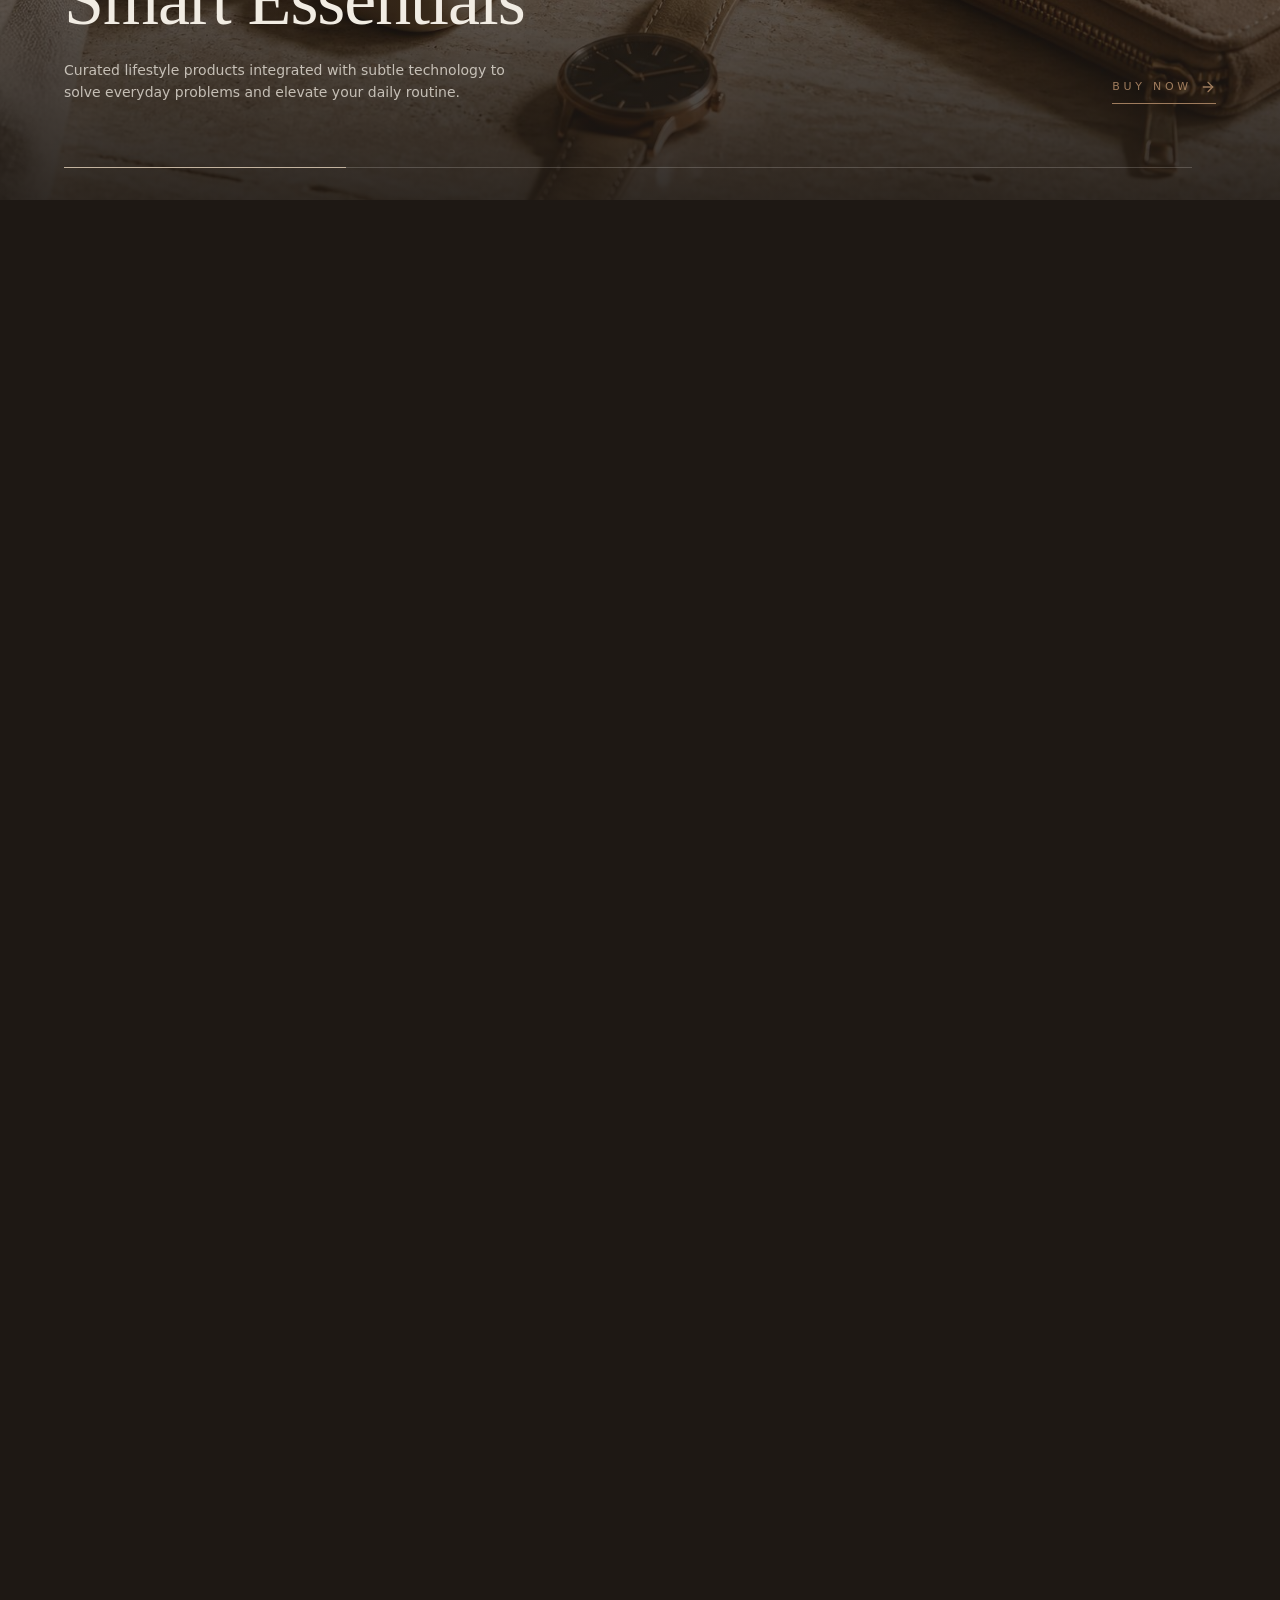
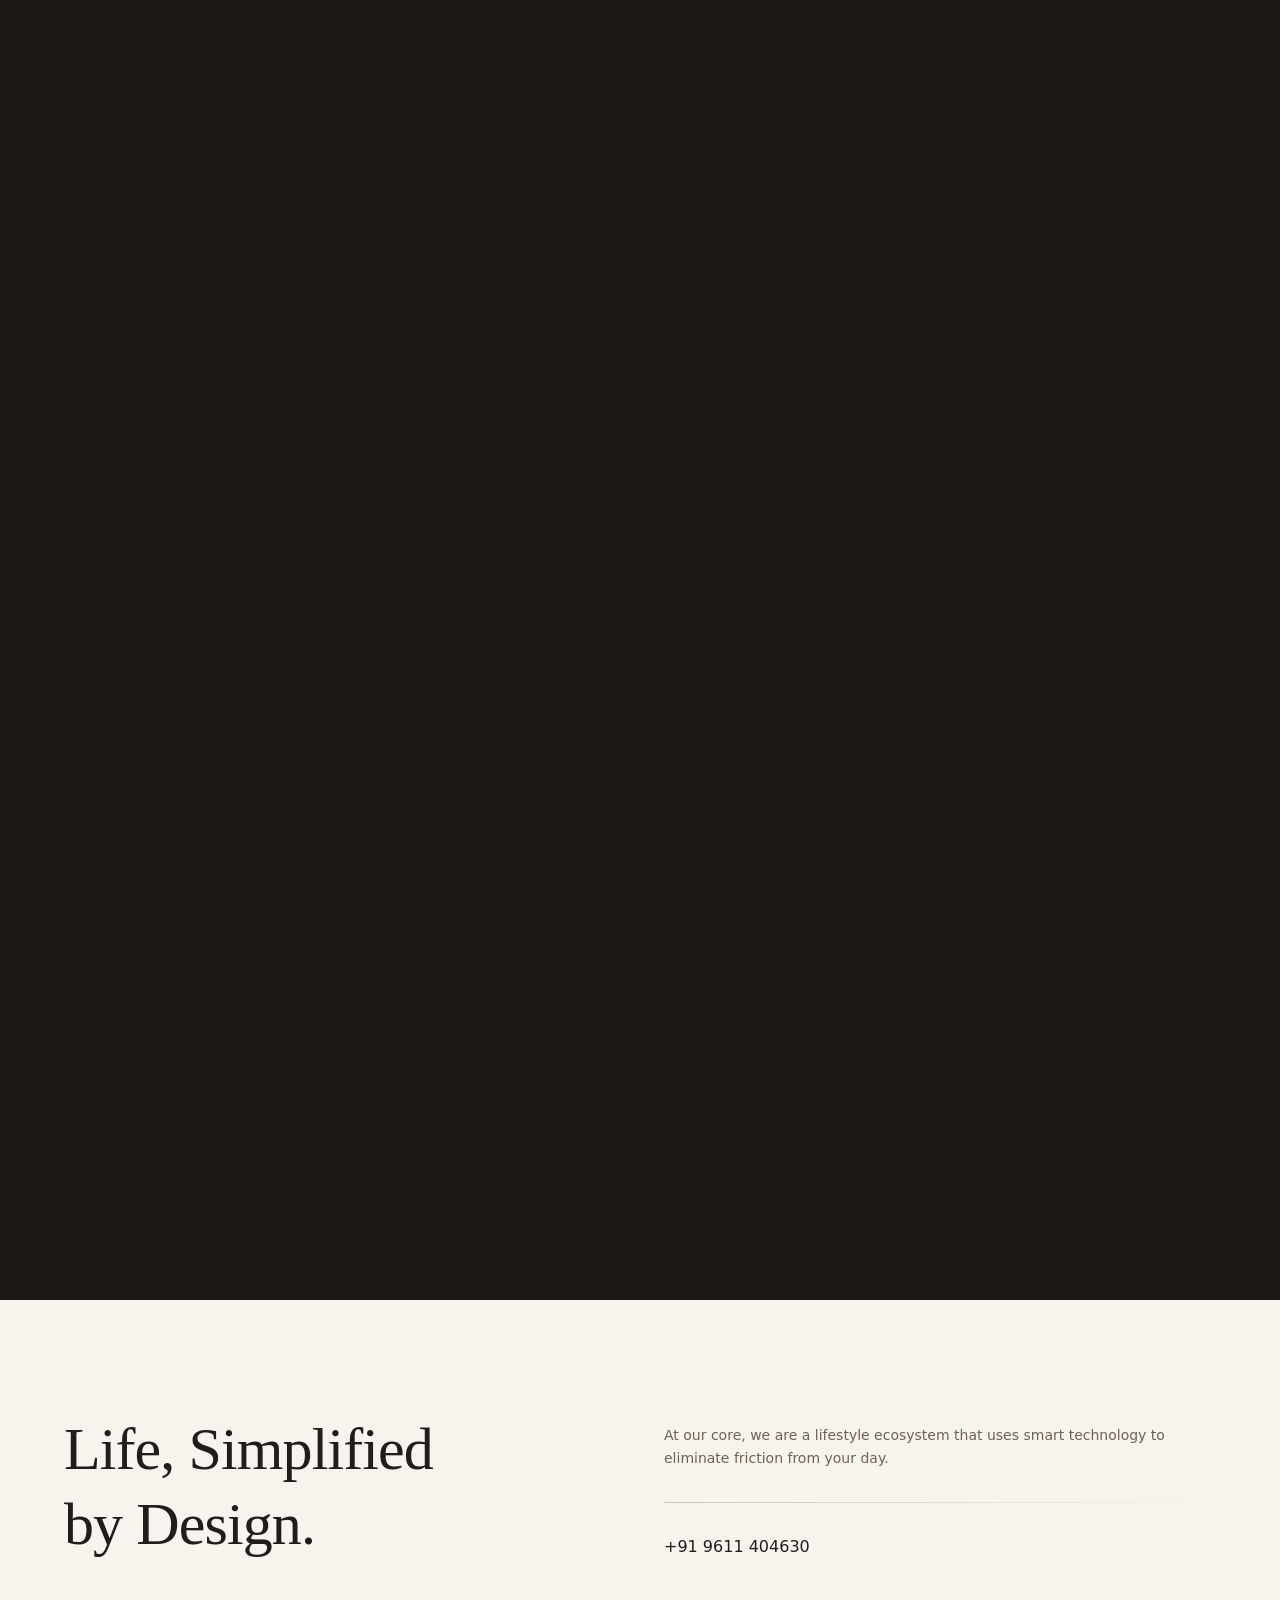
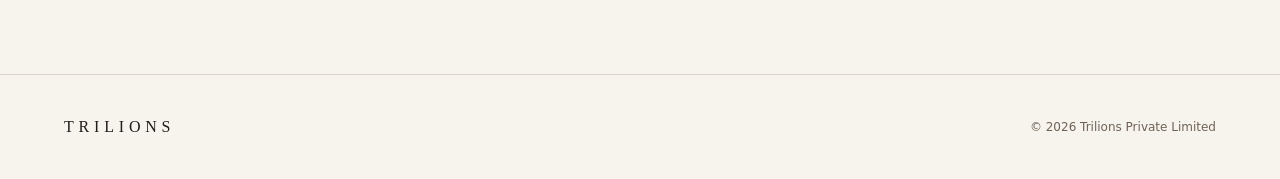
==== commit 2e33e78d: "first" ====
--- a/index.html
+++ b/index.html
@@ -442,6 +442,10 @@
             At our core, we are a lifestyle ecosystem that uses smart technology to eliminate friction from your day.
           </p>
           <div class="rule-hair"></div>
+          
+        <a href="tel:+919611404630" class="transition-colors hover:text-foreground">
+          +91 9611 404630
+        </a>
         </div>
       </section>
 
@@ -449,9 +453,6 @@
         <span class="font-display text-base tracking-[0.3em] text-foreground">
           TRILIONS
         </span>
-        <a href="tel:+919611404630" class="transition-colors hover:text-foreground">
-          +91 9611 404630
-        </a>
         <span>
           © 2026 Trilions Private Limited
         </span>
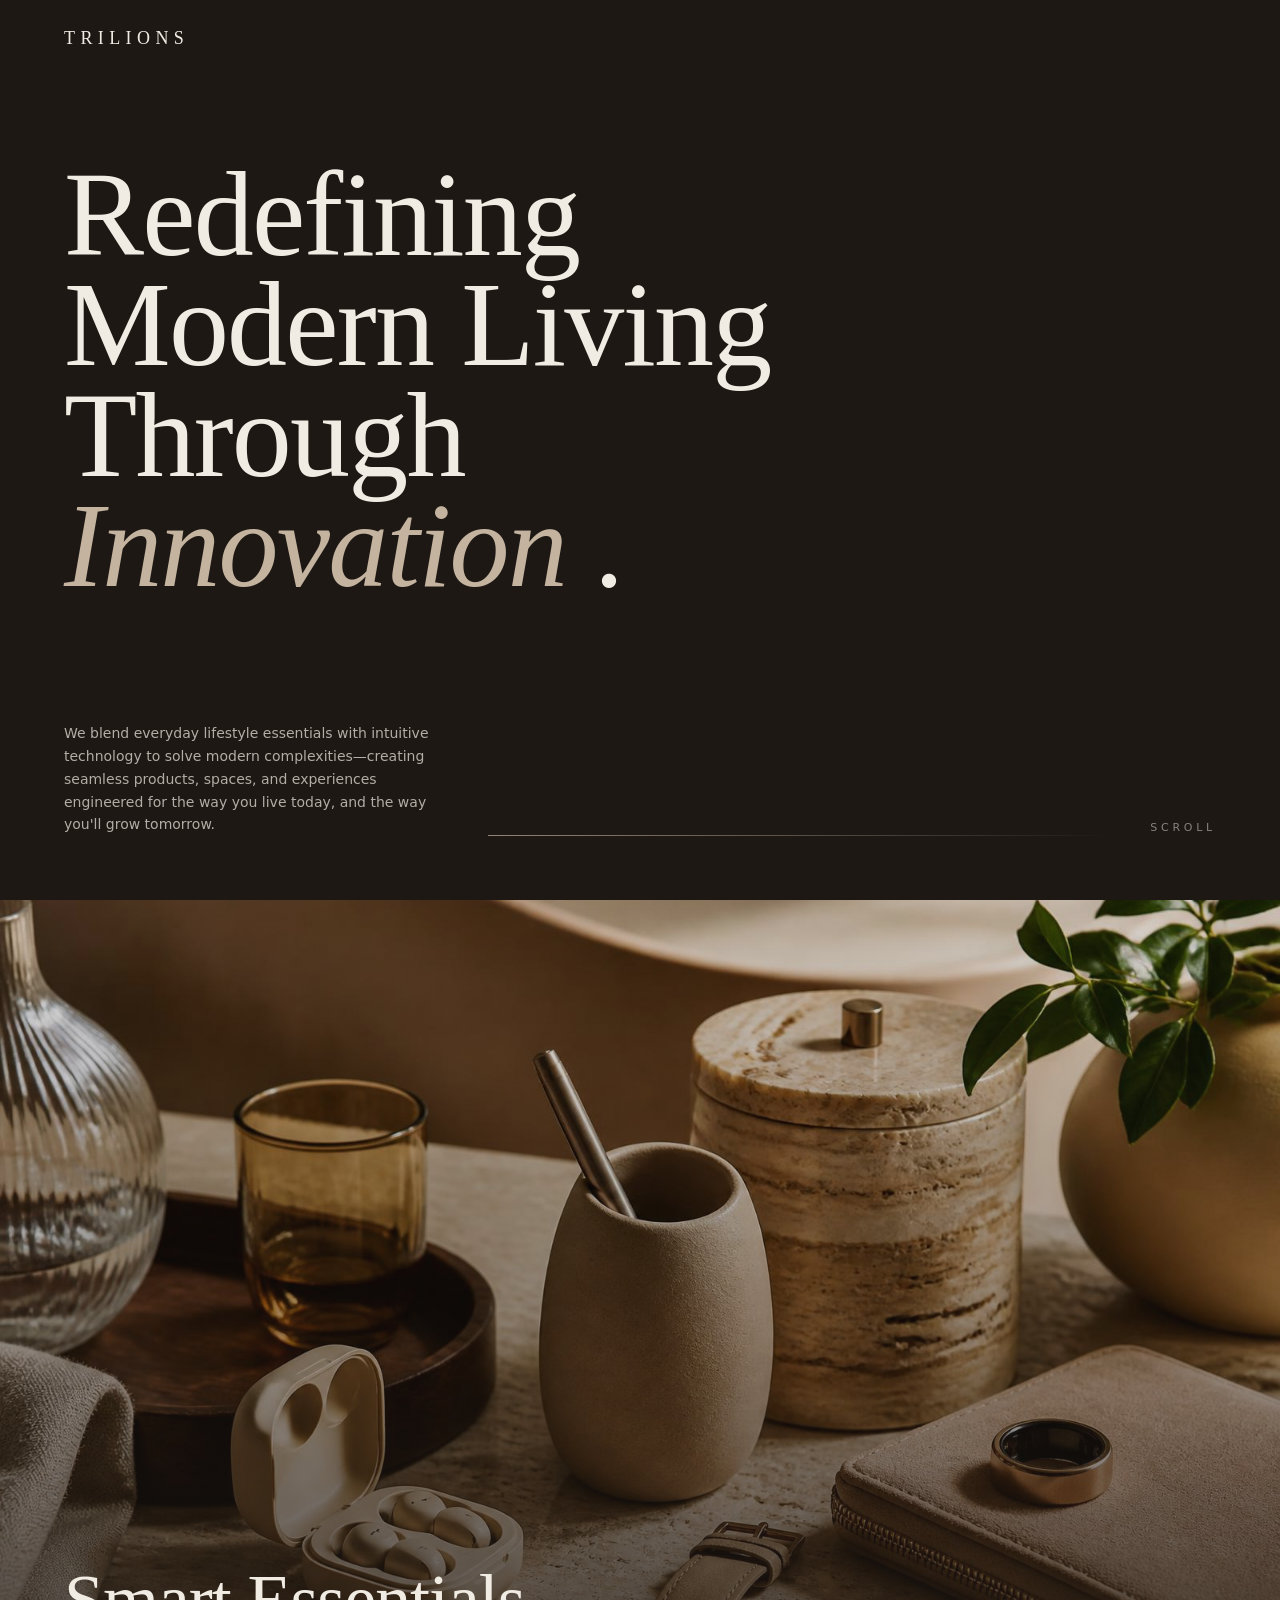
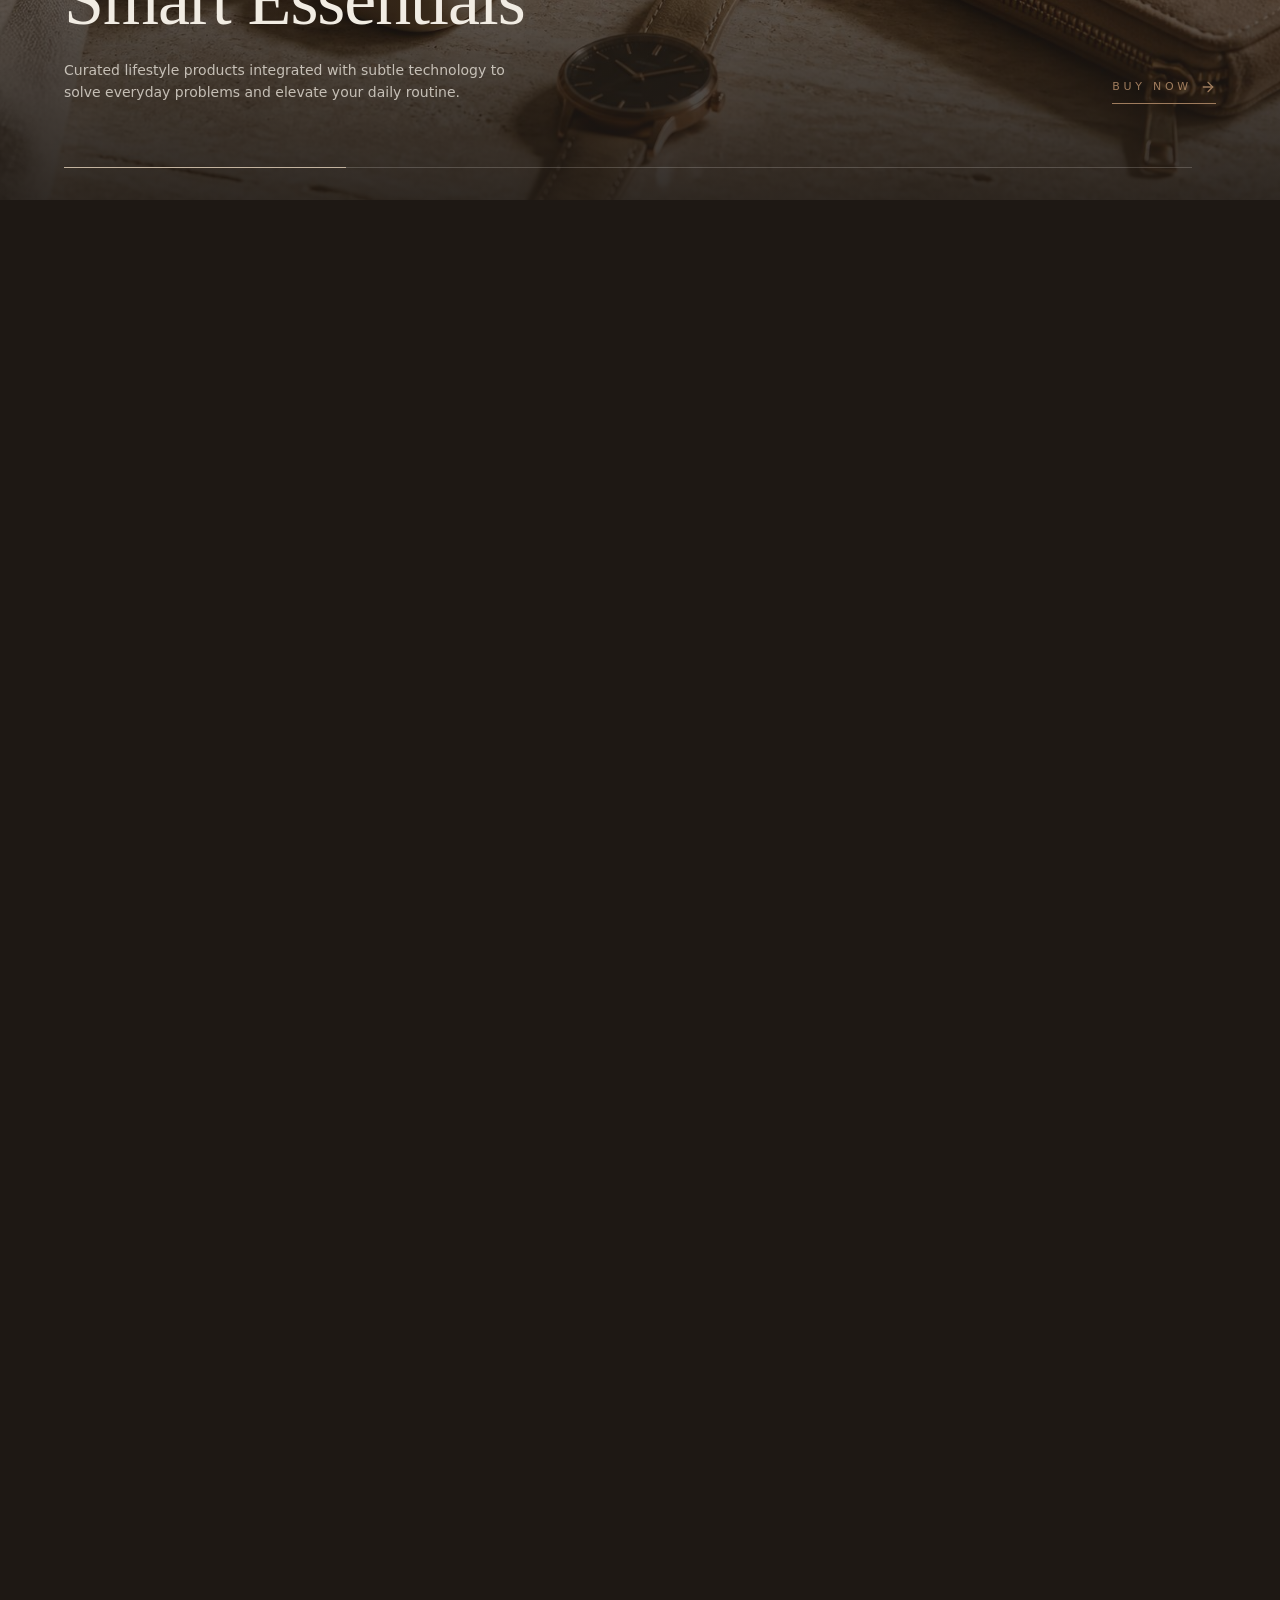
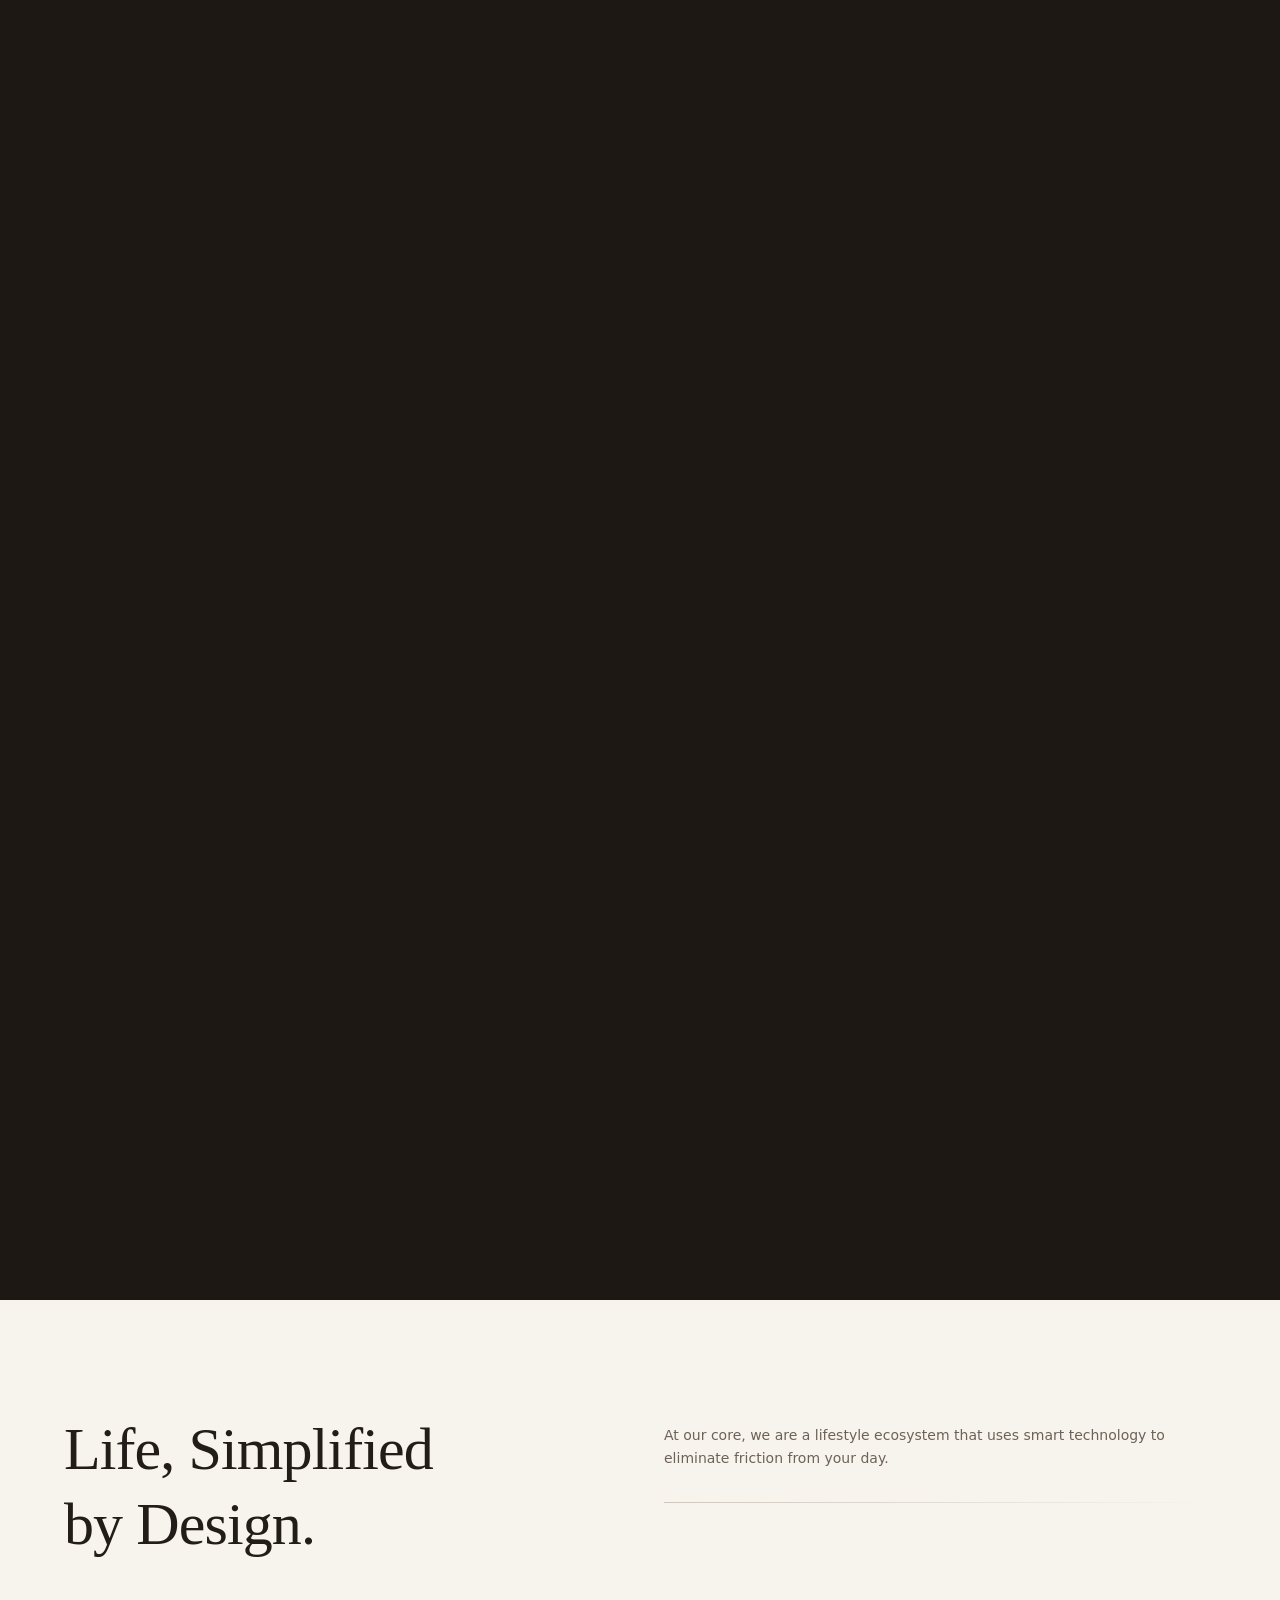
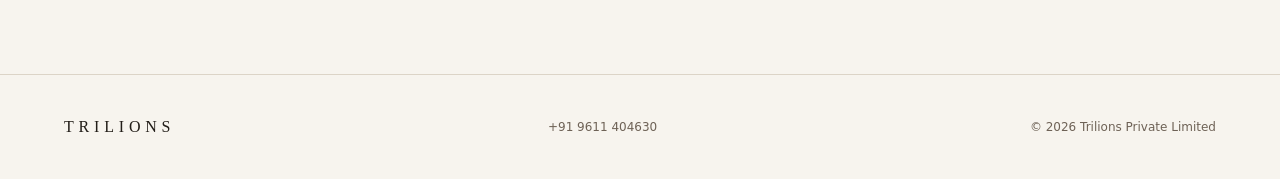
==== commit f004bee5: "Add smooth scroll animation for articles to slide left to right" ====
--- a/index.html
+++ b/index.html
@@ -235,7 +235,11 @@
       <div id="houses">
         <section aria-label="The houses of the group" style="height:400vh" class="relative bg-ink">
           <div class="sticky top-0 h-screen overflow-hidden">
-            <div class="flex h-full will-change-transform" style="width:400%;transform:translate3d(-0vw, 0, 0)">
+            <div 
+              class="flex h-full will-change-transform" 
+              id="articles-container"
+              style="width:400%"
+            >
               <article class="relative flex h-full w-screen shrink-0 items-end overflow-hidden">
                 <img 
                   src="./Trilions Private Limited_files/retail-BfTmrML4.jpg" 
@@ -442,10 +446,6 @@
             At our core, we are a lifestyle ecosystem that uses smart technology to eliminate friction from your day.
           </p>
           <div class="rule-hair"></div>
-          
-        <a href="tel:+919611404630" class="transition-colors hover:text-foreground">
-          +91 9611 404630
-        </a>
         </div>
       </section>
 
@@ -453,10 +453,28 @@
         <span class="font-display text-base tracking-[0.3em] text-foreground">
           TRILIONS
         </span>
+        <a href="tel:+919611404630" class="transition-colors hover:text-foreground">
+          +91 9611 404630
+        </a>
         <span>
           © 2026 Trilions Private Limited
         </span>
       </footer>
     </main>
+
+    <script>
+      // Scroll animation for articles carousel
+      const housesSection = document.getElementById('houses');
+      const container = document.getElementById('articles-container');
+
+      window.addEventListener('scroll', () => {
+        const rect = housesSection.getBoundingClientRect();
+        const scrollPercent = Math.max(0, Math.min(1, -rect.top / (rect.height - window.innerHeight)));
+        
+        // Calculate the translation: slides from 0 to -75vw (3 articles to the left)
+        const translateX = -scrollPercent * 75;
+        container.style.transform = `translate3d(${translateX}vw, 0, 0)`;
+      });
+    </script>
   </body>
 </html>
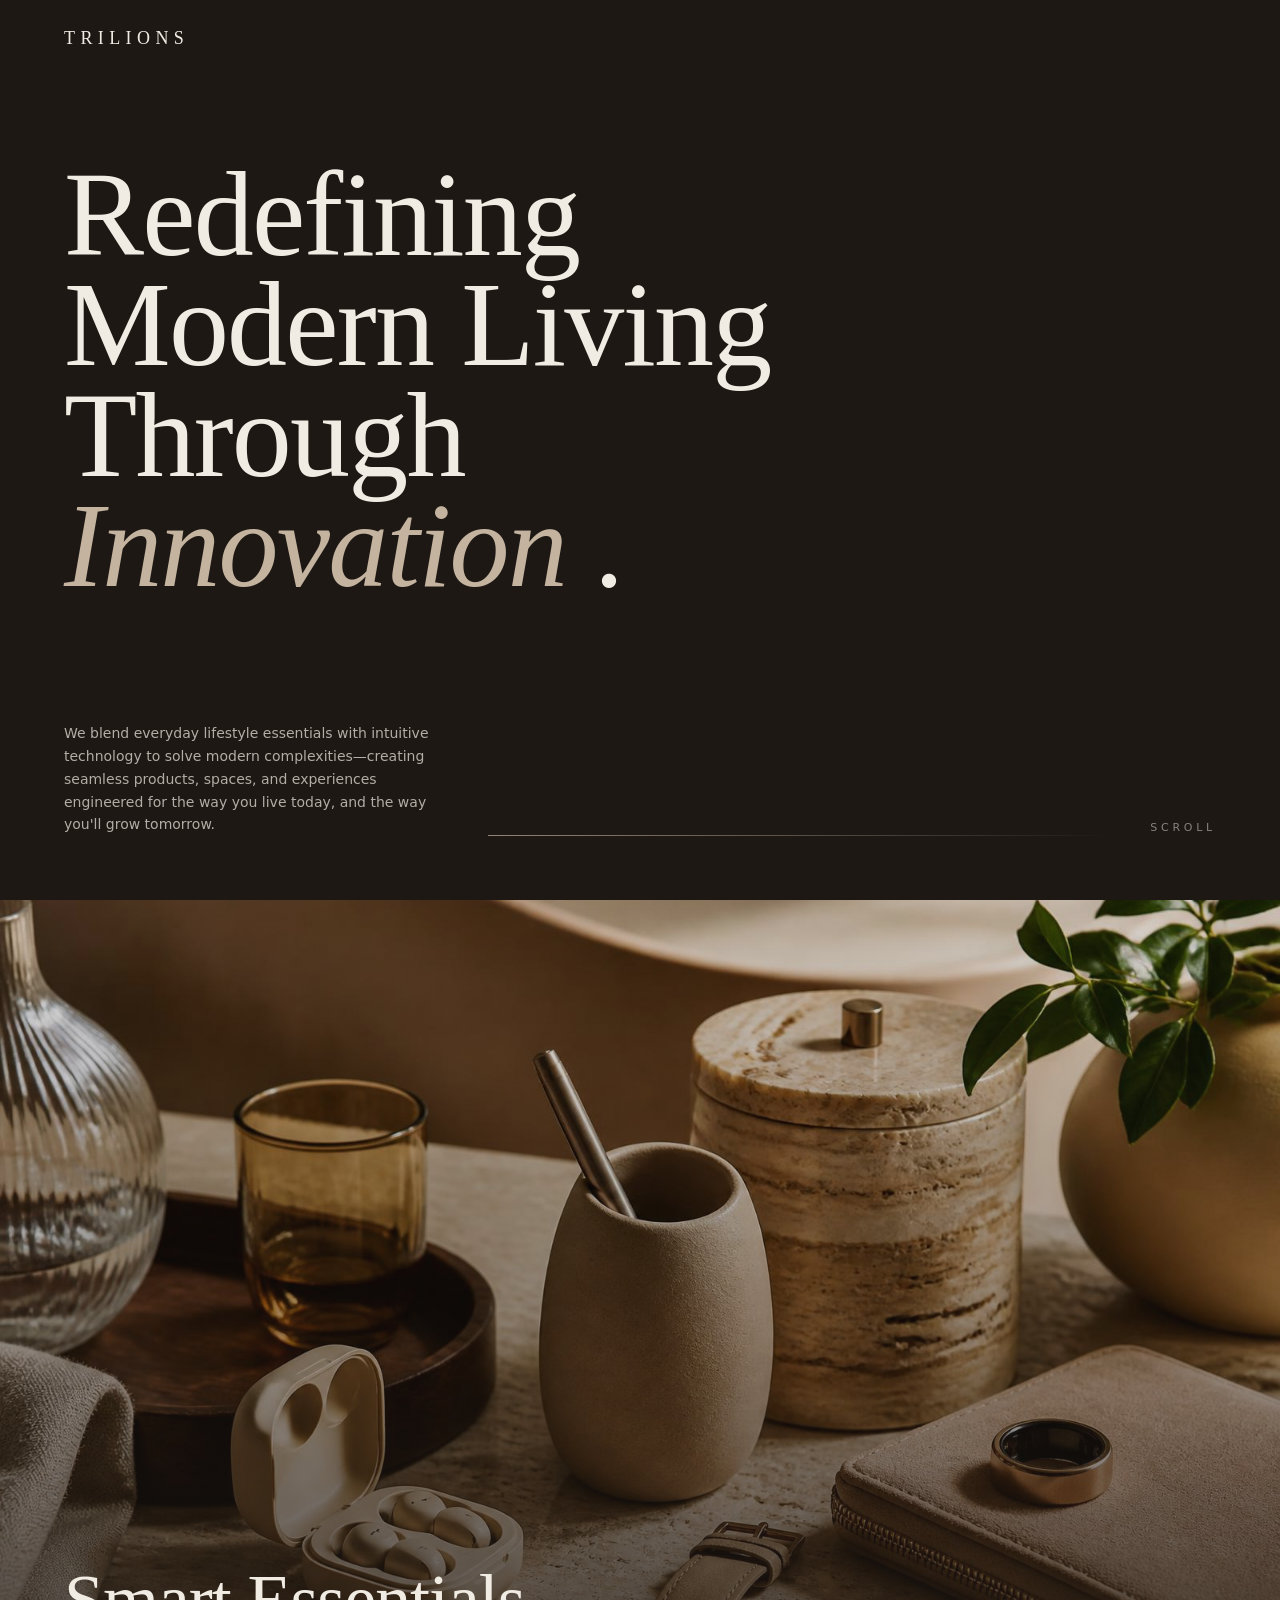
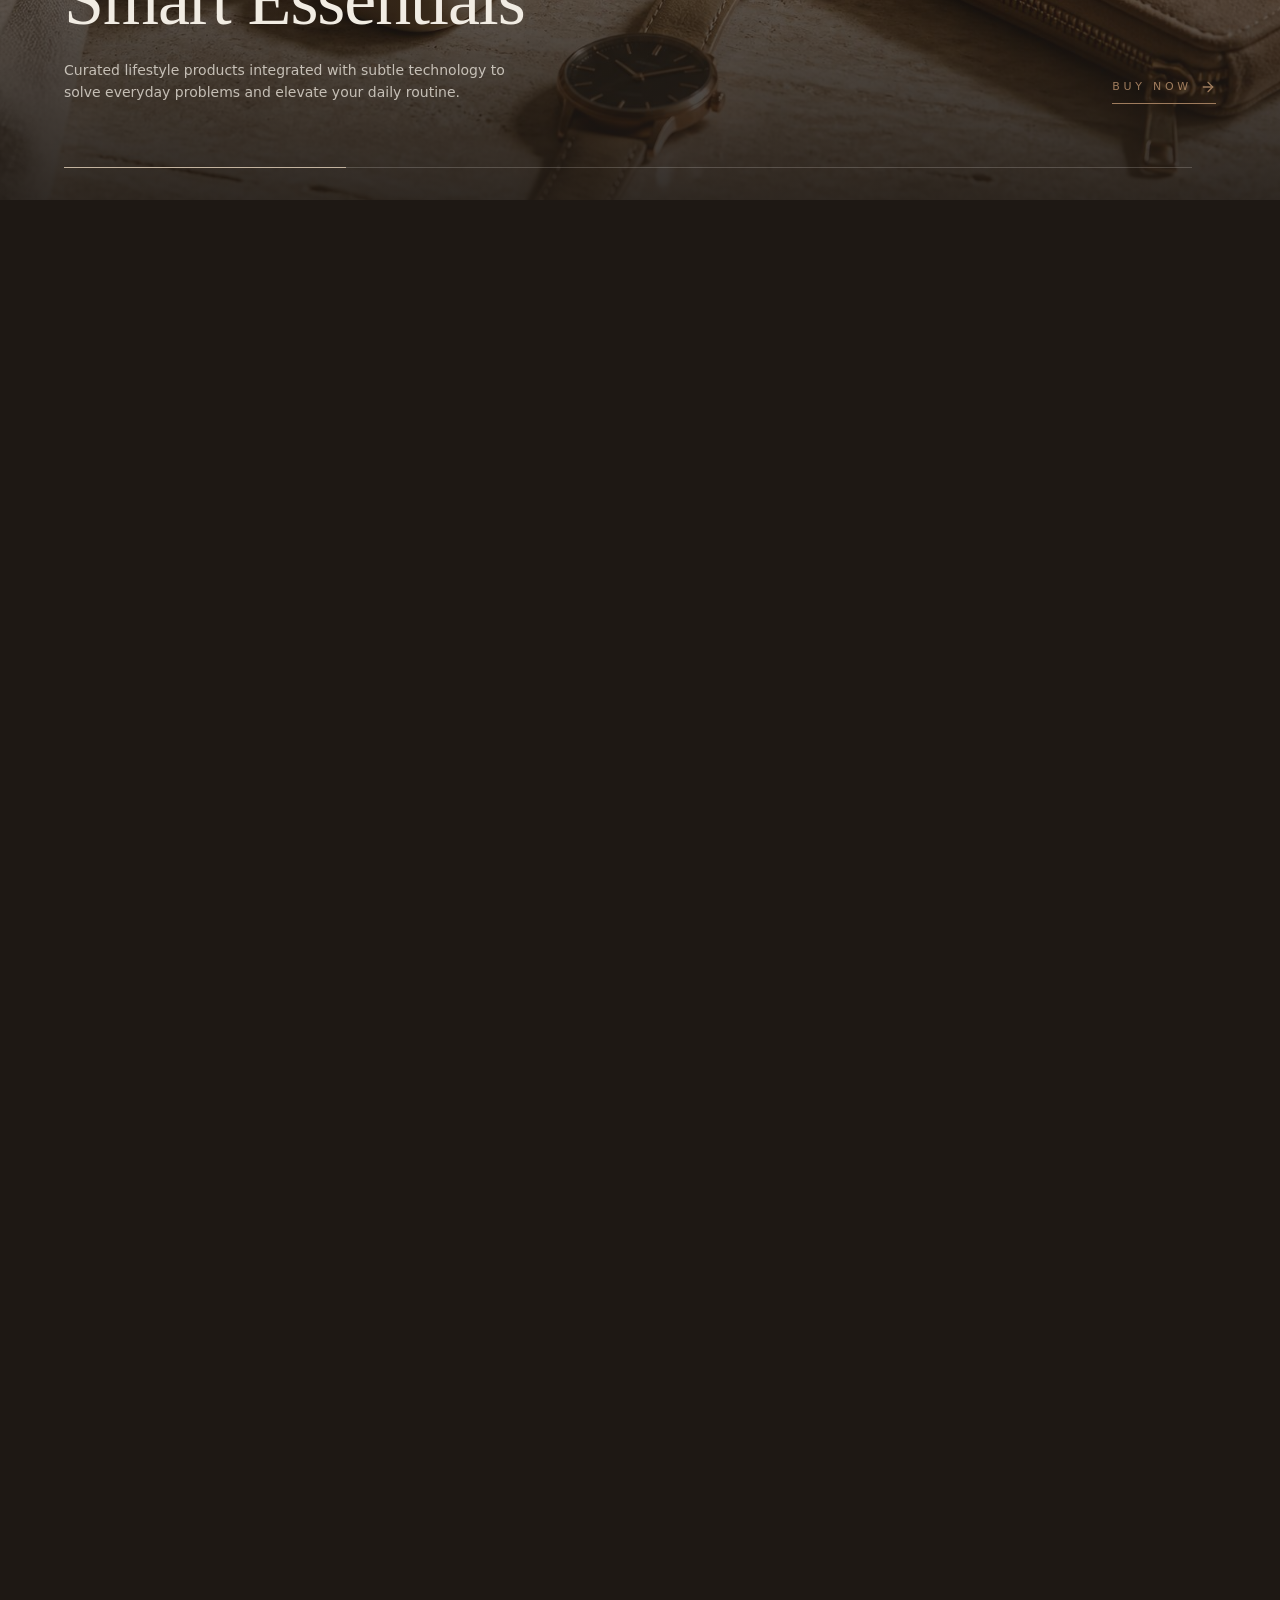
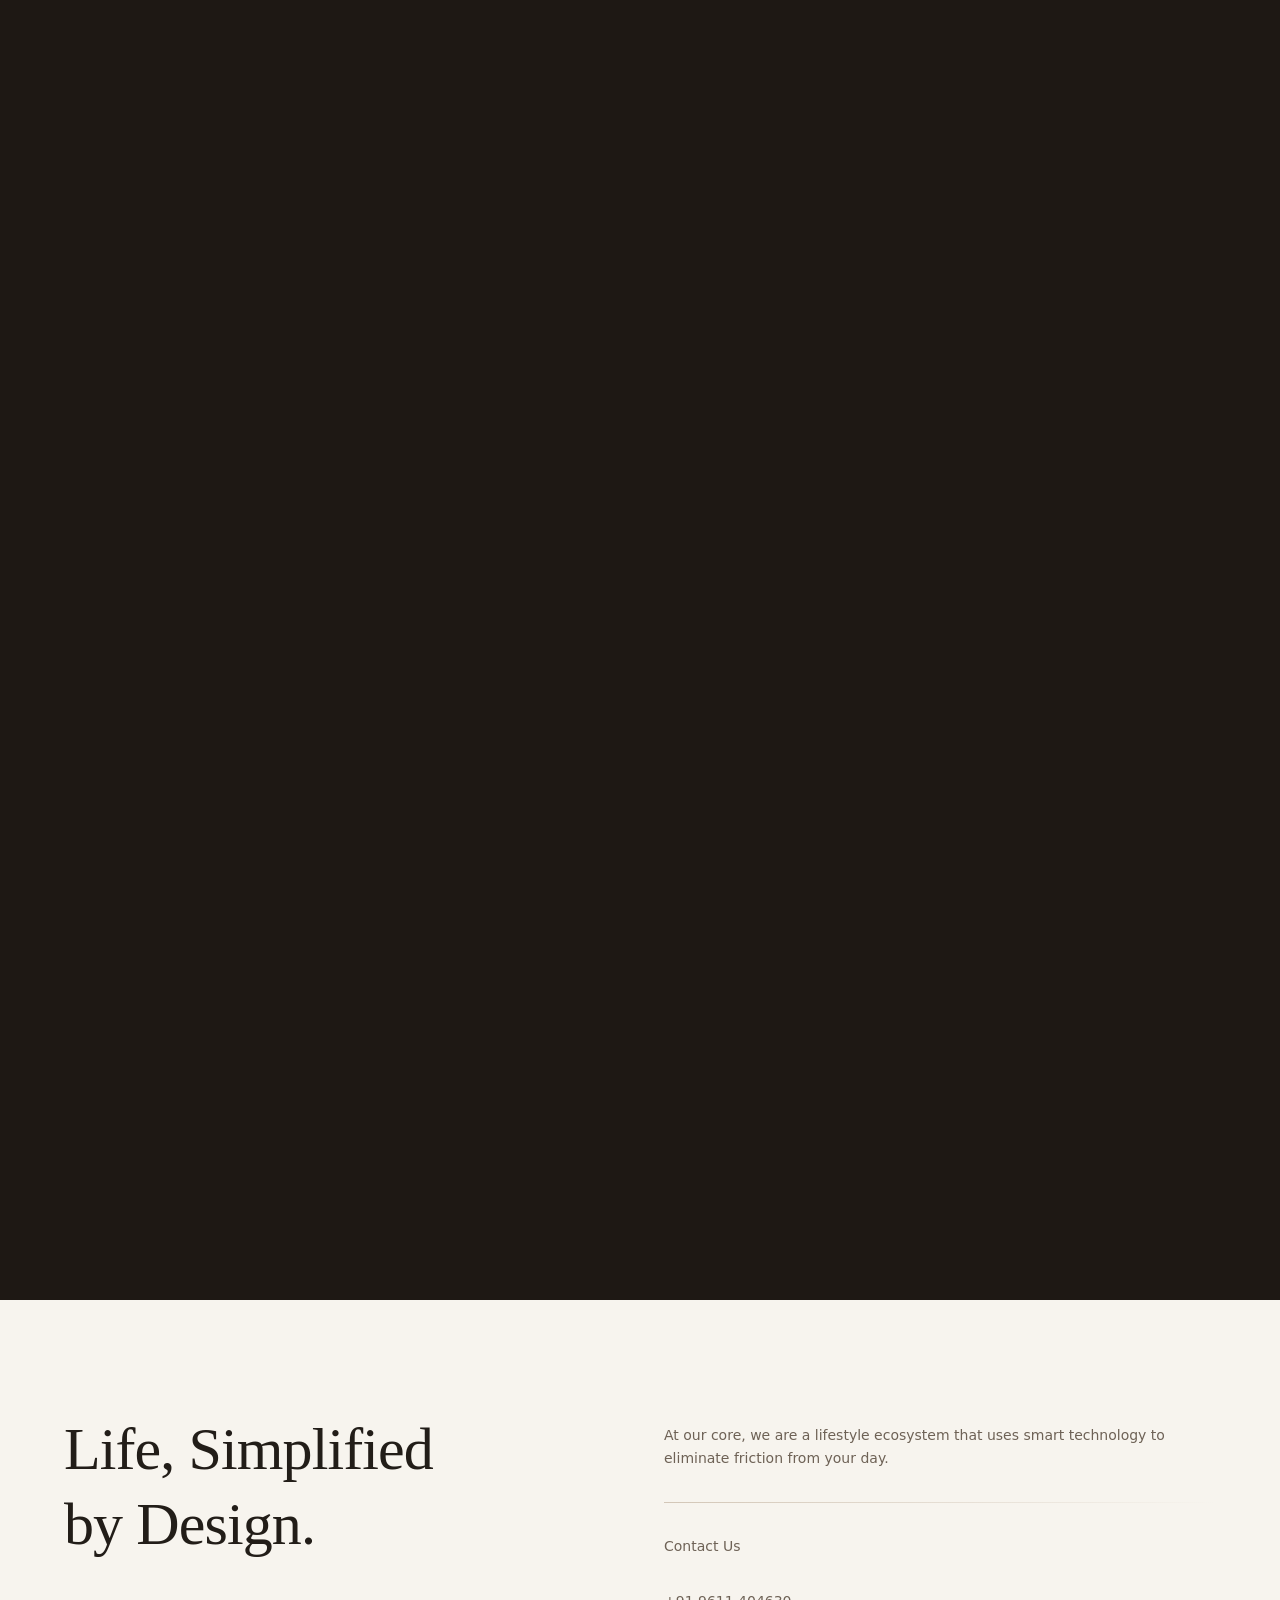
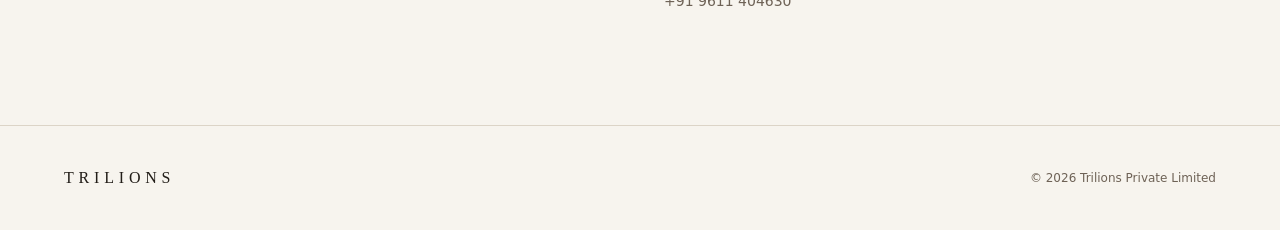
==== commit b4684a76: "Fix article scroll animation and move phone number to Life Simplified section" ====
--- a/index.html
+++ b/index.html
@@ -238,7 +238,7 @@
             <div 
               class="flex h-full will-change-transform" 
               id="articles-container"
-              style="width:400%"
+              style="width:400%; transform: translate3d(0, 0, 0);"
             >
               <article class="relative flex h-full w-screen shrink-0 items-end overflow-hidden">
                 <img 
@@ -446,6 +446,15 @@
             At our core, we are a lifestyle ecosystem that uses smart technology to eliminate friction from your day.
           </p>
           <div class="rule-hair"></div>
+          <p class="text-sm leading-relaxed font-light text-muted-foreground">
+            Contact Us
+          </p>
+          <a 
+            href="tel:+919611404630" 
+            class="text-sm leading-relaxed font-light text-muted-foreground hover:text-foreground transition-colors"
+          >
+            +91 9611 404630
+          </a>
         </div>
       </section>
 
@@ -453,9 +462,6 @@
         <span class="font-display text-base tracking-[0.3em] text-foreground">
           TRILIONS
         </span>
-        <a href="tel:+919611404630" class="transition-colors hover:text-foreground">
-          +91 9611 404630
-        </a>
         <span>
           © 2026 Trilions Private Limited
         </span>
@@ -467,14 +473,26 @@
       const housesSection = document.getElementById('houses');
       const container = document.getElementById('articles-container');
 
-      window.addEventListener('scroll', () => {
-        const rect = housesSection.getBoundingClientRect();
-        const scrollPercent = Math.max(0, Math.min(1, -rect.top / (rect.height - window.innerHeight)));
+      function updateScroll() {
+        if (!housesSection || !container) return;
         
-        // Calculate the translation: slides from 0 to -75vw (3 articles to the left)
-        const translateX = -scrollPercent * 75;
-        container.style.transform = `translate3d(${translateX}vw, 0, 0)`;
-      });
+        const sectionRect = housesSection.getBoundingClientRect();
+        const sectionTop = sectionRect.top;
+        const sectionHeight = sectionRect.height;
+        const windowHeight = window.innerHeight;
+
+        // Calculate how far through the section we've scrolled
+        const scrolled = -sectionTop;
+        const scrollableDistance = sectionHeight - windowHeight;
+        const scrollPercent = Math.max(0, Math.min(1, scrolled / scrollableDistance));
+
+        // Translate: each article is 100vw, so to show next article, translate by -100vw
+        const translateX = -scrollPercent * 300;
+        container.style.transform = `translate3d(${translateX}px, 0, 0)`;
+      }
+
+      window.addEventListener('scroll', updateScroll, { passive: true });
+      window.addEventListener('resize', updateScroll);
     </script>
   </body>
 </html>
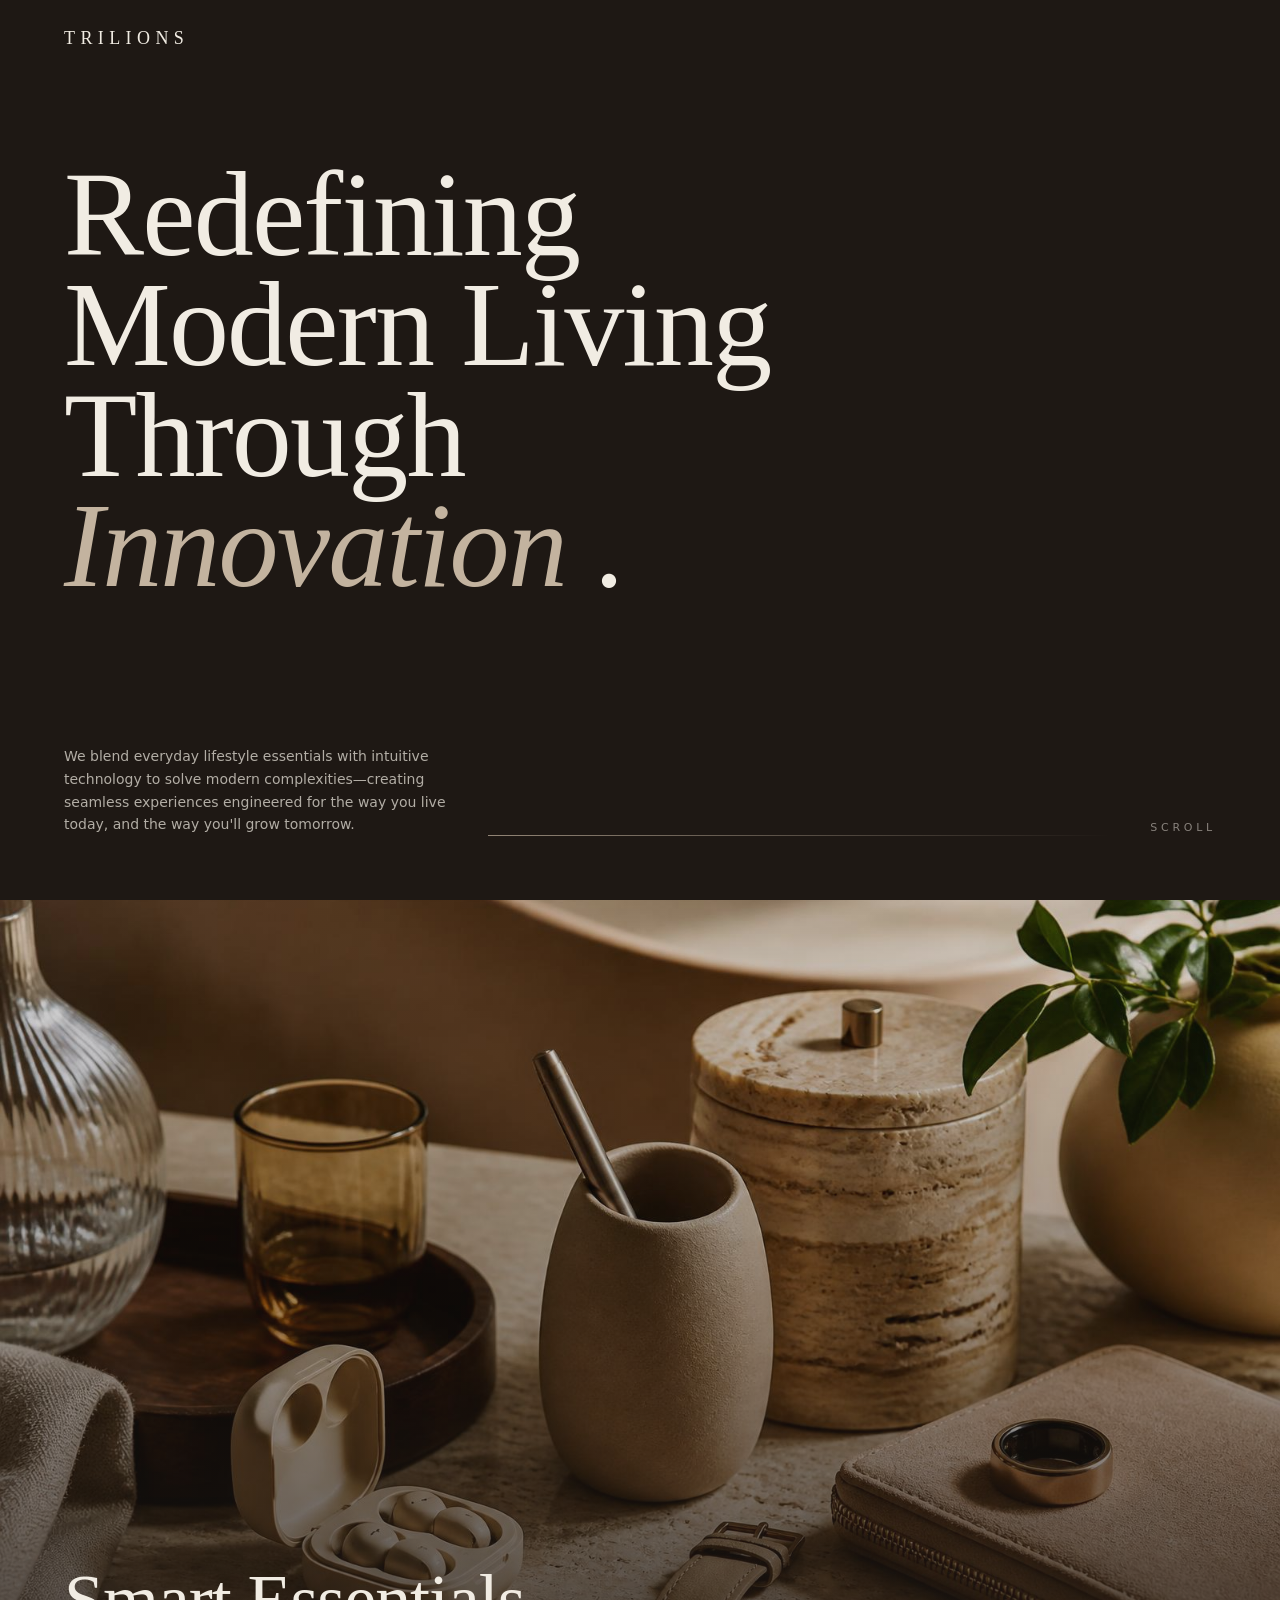
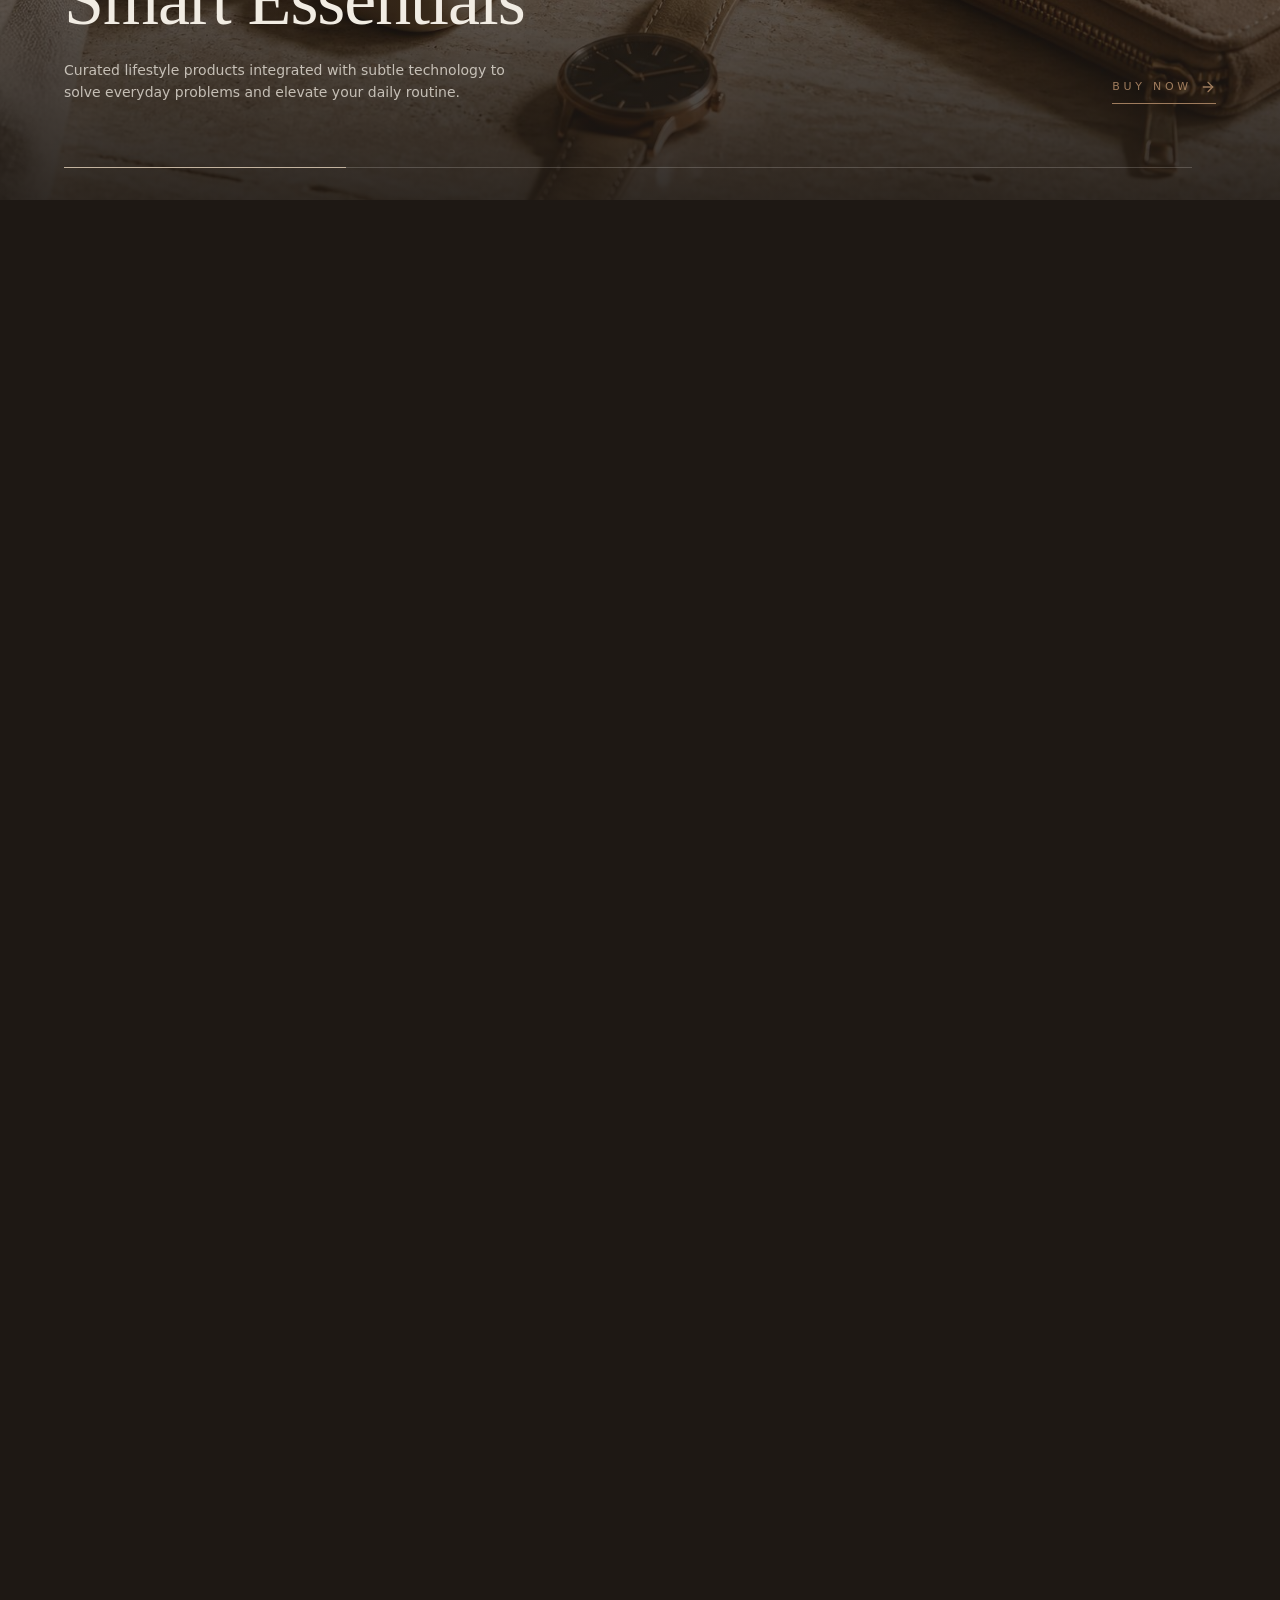
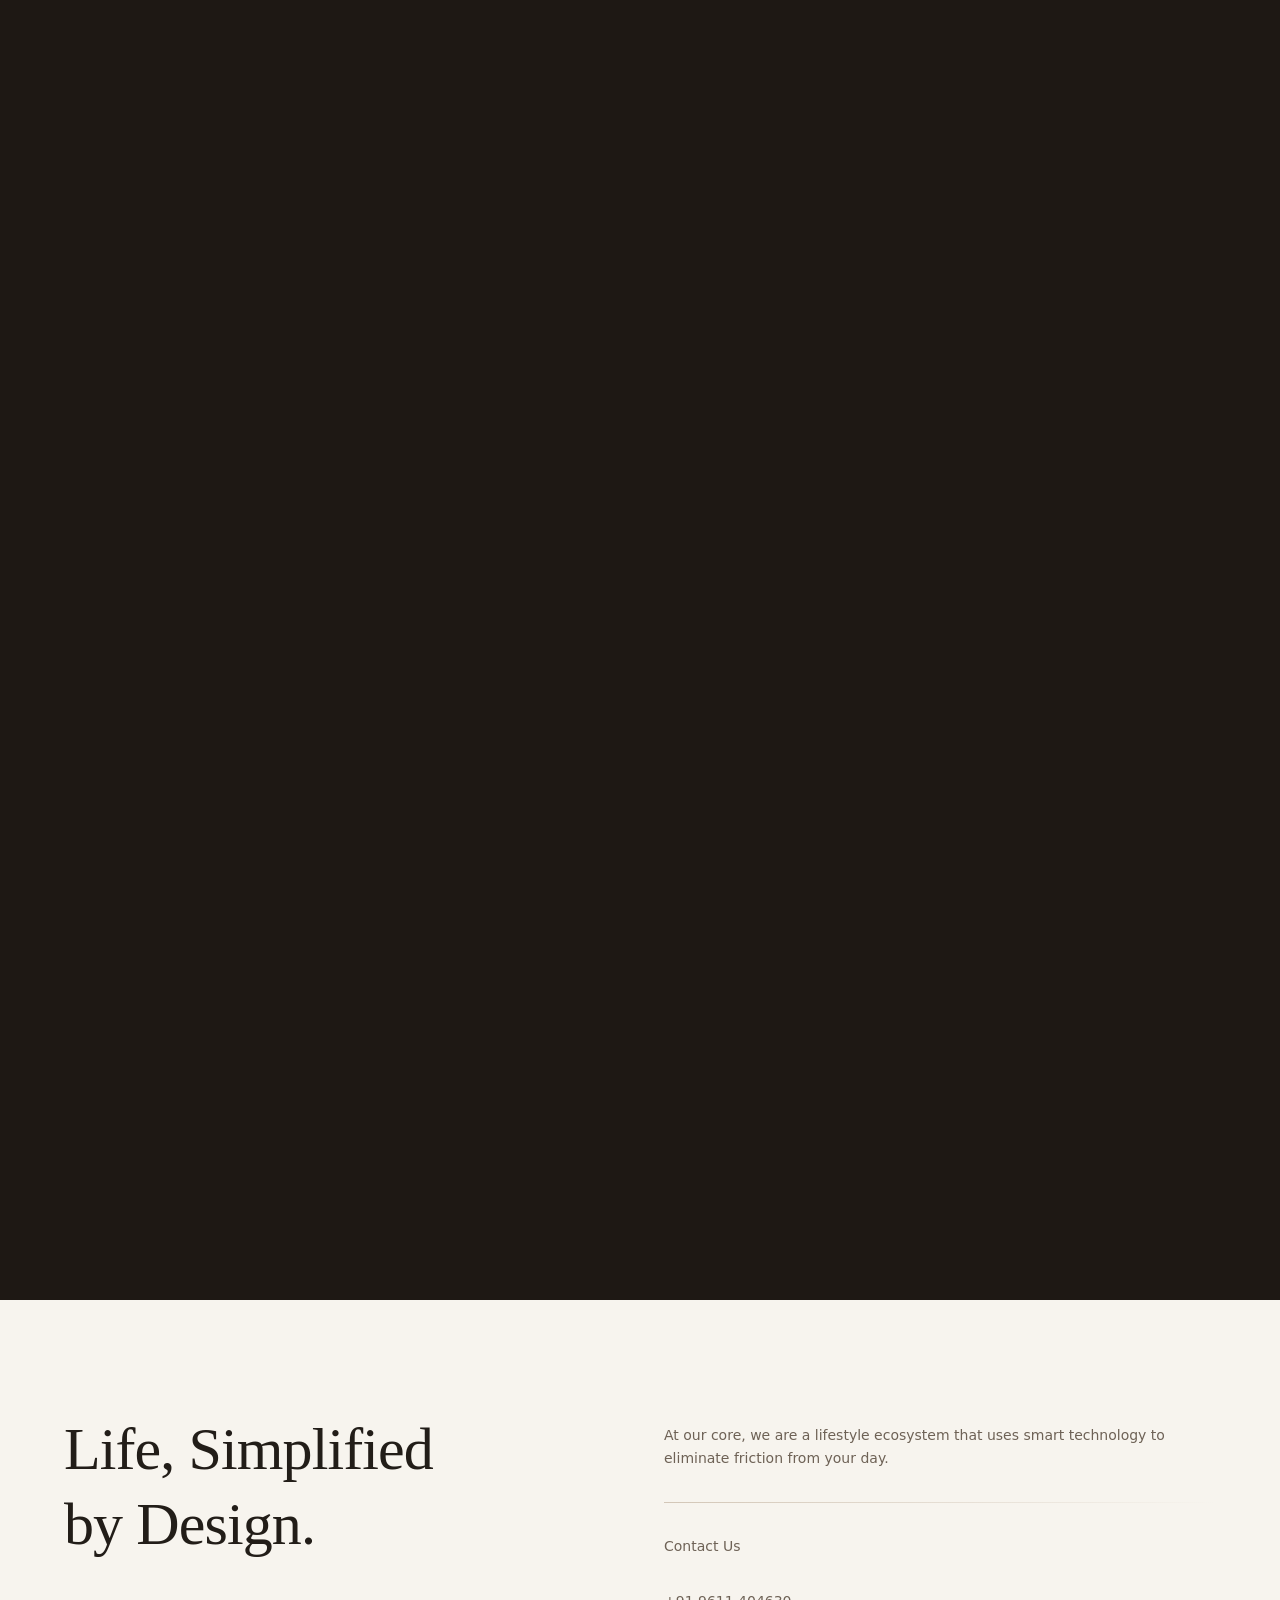
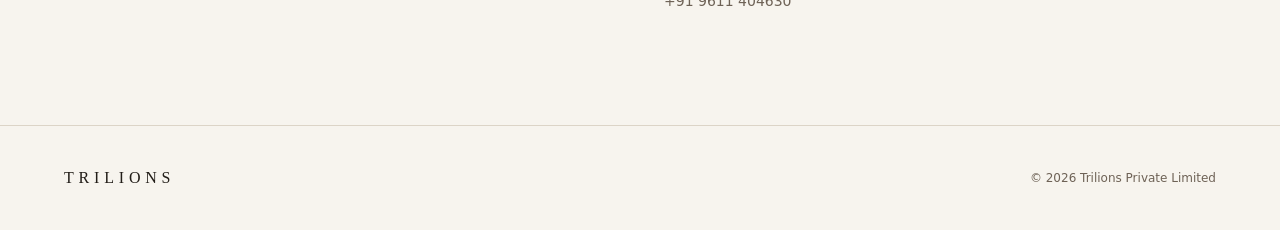
==== commit f3a7b828: "Add snap scrolling effect and update hero text" ====
--- a/index.html
+++ b/index.html
@@ -200,6 +200,10 @@
           outline-width: 3px;
         }
       }
+
+      html {
+        scroll-behavior: smooth;
+      }
     </style>
   </head>
 
@@ -225,7 +229,7 @@
 
         <div class="flex flex-col gap-10 md:flex-row md:items-end md:justify-between">
           <p class="max-w-sm text-sm leading-relaxed font-light text-sand/70">
-            We blend everyday lifestyle essentials with intuitive technology to solve modern complexities—creating seamless products, spaces, and experiences engineered for the way you live today, and the way you'll grow tomorrow.
+            We blend everyday lifestyle essentials with intuitive technology to solve modern complexities—creating seamless experiences engineered for the way you live today, and the way you'll grow tomorrow.
           </p>
           <div class="rule-hair hidden flex-1 md:block"></div>
           <span class="label-eyebrow text-sand/50">Scroll</span>
@@ -240,7 +244,7 @@
               id="articles-container"
               style="width:400%; transform: translate3d(0, 0, 0);"
             >
-              <article class="relative flex h-full w-screen shrink-0 items-end overflow-hidden">
+              <article class="relative flex h-full w-screen shrink-0 items-end overflow-hidden scroll-snap-align-start" data-article="0">
                 <img 
                   src="./Trilions Private Limited_files/retail-BfTmrML4.jpg" 
                   alt="Smart Essentials" 
@@ -286,7 +290,7 @@
                 </div>
               </article>
 
-              <article class="relative flex h-full w-screen shrink-0 items-end overflow-hidden">
+              <article class="relative flex h-full w-screen shrink-0 items-end overflow-hidden scroll-snap-align-start" data-article="1">
                 <img 
                   src="./Trilions Private Limited_files/restaurant-CJnm0vdz.jpg" 
                   alt="Intelligent Culinary" 
@@ -332,7 +336,7 @@
                 </div>
               </article>
 
-              <article class="relative flex h-full w-screen shrink-0 items-end overflow-hidden">
+              <article class="relative flex h-full w-screen shrink-0 items-end overflow-hidden scroll-snap-align-start" data-article="2">
                 <img 
                   src="./Trilions Private Limited_files/events-BN62buCe.jpg" 
                   alt="Connected Gatherings" 
@@ -378,7 +382,7 @@
                 </div>
               </article>
 
-              <article class="relative flex h-full w-screen shrink-0 items-end overflow-hidden">
+              <article class="relative flex h-full w-screen shrink-0 items-end overflow-hidden scroll-snap-align-start" data-article="3">
                 <img 
                   src="./Trilions Private Limited_files/resort-Cm2VywLd.jpg" 
                   alt="Intuitive Sanctuaries" 
@@ -449,10 +453,7 @@
           <p class="text-sm leading-relaxed font-light text-muted-foreground">
             Contact Us
           </p>
-          <a 
-            href="tel:+919611404630" 
-            class="text-sm leading-relaxed font-light text-muted-foreground hover:text-foreground transition-colors"
-          >
+          <a href="tel:+919611404630" class="text-sm leading-relaxed font-light text-muted-foreground">
             +91 9611 404630
           </a>
         </div>
@@ -469,9 +470,27 @@
     </main>
 
     <script>
-      // Scroll animation for articles carousel
+      // Scroll animation for articles carousel with snap scrolling
       const housesSection = document.getElementById('houses');
       const container = document.getElementById('articles-container');
+      let scrollTimeout;
+      let isScrolling = false;
+
+      function snapToArticle(articleIndex) {
+        if (articleIndex < 0 || articleIndex > 3) return;
+        
+        const articleWidth = window.innerWidth;
+        const totalTranslation = articleWidth * articleIndex;
+        const translateX = -totalTranslation;
+        
+        container.style.transition = 'transform 0.6s cubic-bezier(0.25, 0.46, 0.45, 0.94)';
+        container.style.transform = `translate3d(${translateX}px, 0, 0)`;
+        
+        setTimeout(() => {
+          container.style.transition = '';
+          isScrolling = false;
+        }, 600);
+      }
 
       function updateScroll() {
         if (!housesSection || !container) return;
@@ -481,18 +500,38 @@
         const sectionHeight = sectionRect.height;
         const windowHeight = window.innerHeight;
 
-        // Calculate how far through the section we've scrolled
+        // Calculate how far through the section we've scrolled (0 to 1)
         const scrolled = -sectionTop;
         const scrollableDistance = sectionHeight - windowHeight;
         const scrollPercent = Math.max(0, Math.min(1, scrolled / scrollableDistance));
 
-        // Translate: each article is 100vw, so to show next article, translate by -100vw
-        const translateX = -scrollPercent * 300;
-        container.style.transform = `translate3d(${translateX}px, 0, 0)`;
+        // Only update transform if not snapping
+        if (!isScrolling) {
+          const articleWidth = window.innerWidth;
+          const totalTranslation = articleWidth * 3;
+          const translateX = -scrollPercent * totalTranslation;
+          
+          container.style.transform = `translate3d(${translateX}px, 0, 0)`;
+        }
+
+        // Determine which article should be snapped to
+        const articleIndex = Math.round(scrollPercent * 3);
+        
+        // Clear previous timeout
+        clearTimeout(scrollTimeout);
+        
+        // Set timeout to snap after scrolling stops
+        scrollTimeout = setTimeout(() => {
+          isScrolling = true;
+          snapToArticle(articleIndex);
+        }, 150);
       }
 
       window.addEventListener('scroll', updateScroll, { passive: true });
       window.addEventListener('resize', updateScroll);
+      
+      // Initial call
+      updateScroll();
     </script>
   </body>
 </html>
